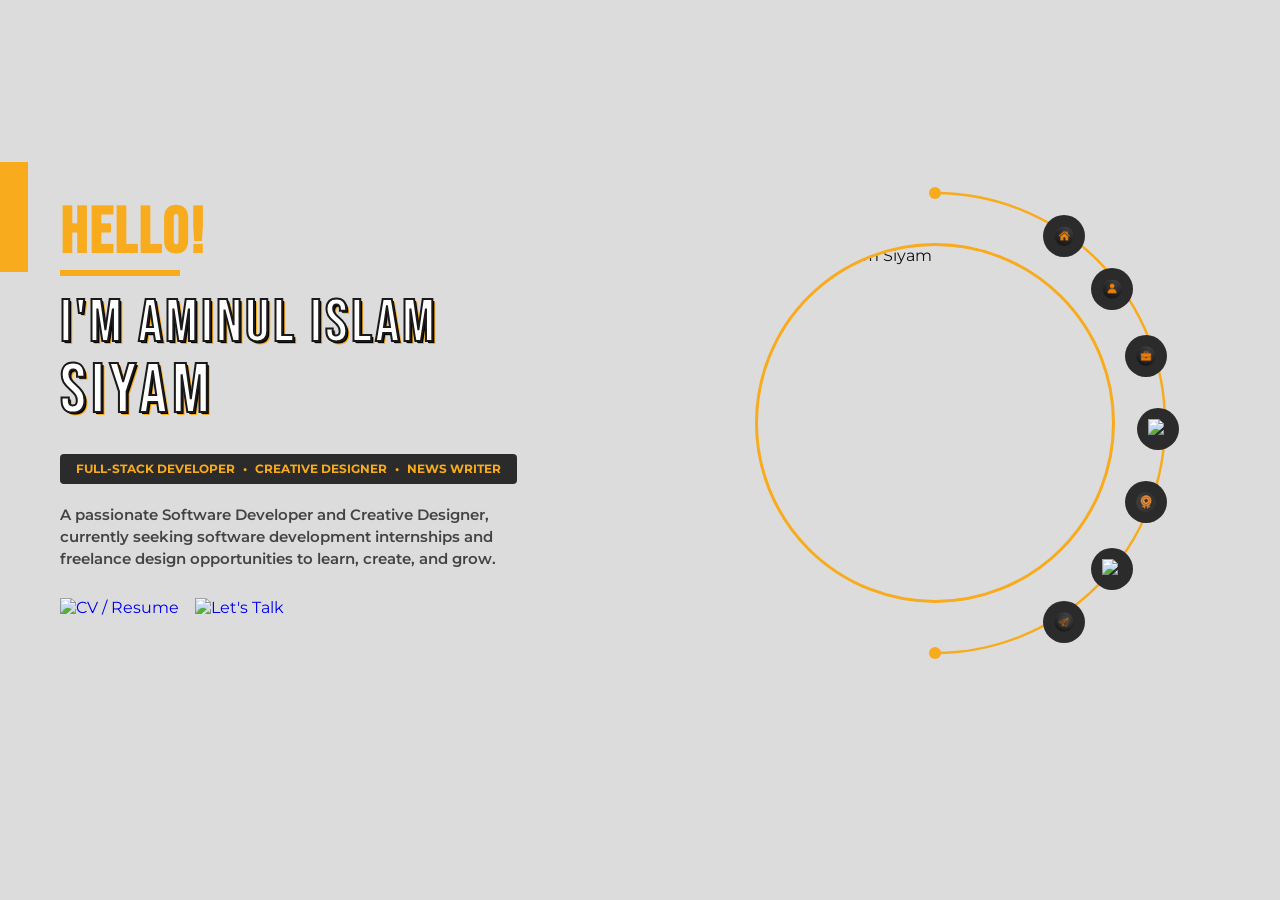
==== index.html @ 4b8973d8 "article correction" ====
<!DOCTYPE html>
<html lang="en">
<head>
  <meta charset="UTF-8" />
  <meta name="viewport" content="width=device-width, initial-scale=1.0" />
  <title>Aminul Islam Siyam - index</title>
  <link rel="preconnect" href="https://fonts.googleapis.com">
  <link rel="preconnect" href="https://fonts.gstatic.com" crossorigin>
  <link href="https://fonts.googleapis.com/css2?family=Bebas+Neue&family=Montserrat:wght@400;500;600;700&display=swap" rel="stylesheet">
  <link rel="stylesheet" href="style.css" />
</head>
<body>

  <div class="decor-bar-left"></div>

 

  <div class="main-wrapper">
    <section class="hero-section">
      <!-- Left Column -->
      <div class="left-content">
        <div class="hello-container">
          <h1 class="hello-text">HELLO!</h1>
          <div class="hello-underline"></div>
        </div>

        <div class="name-title">
          <div class="outline-text">I'M AMINUL ISLAM</div>
          <div class="outline-text highlight">SIYAM</div>
        </div>

        <div class="badge">
          <span>FULL-STACK DEVELOPER</span>
          <span class="dot">•</span>
          <span>CREATIVE DESIGNER</span>
          <span class="dot">•</span>
          <span>NEWS WRITER</span>
        </div>

        <p class="description">
          A passionate Software Developer and Creative Designer, currently seeking software development internships and freelance design opportunities to learn, create, and grow.
        </p>

        <!-- Image-Only Action Buttons -->
        <div class="cta-buttons">
          <a href="#" class="btn-cv-img">
            <img src="images/cv-button.png" alt="CV / Resume" class="btn-full-img">
          </a>
          <a href="contact.html" class="btn-talk-img">
            <img src="images/talk-button.png" alt="Let's Talk" class="btn-full-img">
          </a>
        </div>
      </div>

      <!-- Right Column: Profile & Curved Orbit Navigation -->
      <div class="right-content">
        <div class="profile-wrapper">
          <div class="profile-circle">
            <img src="images/image.png" alt="Aminul Islam Siyam" class="profile-img">
          </div>

          <svg class="curved-arc" viewBox="0 0 500 500" fill="none" xmlns="http://www.w3.org/2000/svg">
            <path d="M 250,20 A 230,230 0 0,1 250,480" stroke="#F8AB1D" stroke-width="2.5" fill="none" />
            <circle cx="250" cy="20" r="6" fill="#F8AB1D" />
            <circle cx="250" cy="480" r="6" fill="#F8AB1D" />
          </svg>

          <nav class="orbit-nav">
            <a href="index.html" class="nav-item pos-1" title="index"><img src="images/index.png" alt="index"></a>
            <a href="about.html" class="nav-item pos-2" title="About"><img src="images/about.png" alt="About"></a>
            <a href="experience.html" class="nav-item pos-3" title="Experience"><img src="images/experience.png" alt="Experience"></a>
            <a href="project.html" class="nav-item pos-4" title="Projects"><img src="images/portfolio.png" alt="Projects"></a>
            <a href="achivement.html" class="nav-item pos-5" title="Achievements"><img src="images/achivement.png" alt="Achievements"></a>
            <a href="article.html" class="nav-item pos-6" title="Articles"><img src="images/articles.png" alt="Articles"></a>
            <a href="contact.html" class="nav-item pos-7" title="Contact"><img src="images/contact.png" alt="Contact"></a>
          </nav>
        </div>
      </div>
    </section>

  </div>

  <script src="script.js"></script>
</body>
</html>
---- style.css ----
/* Global Reset & Base Variables */
* {
  margin: 0;
  padding: 0;
  box-sizing: border-box;
}

:root {
  --primary-orange: #F8AB1D;
  --bg-main: #dcdcdc;
  --dark-accent: #2B2B2B;
  --card-border: #1a1a1a;
  --text-primary: #111111;
  --text-muted: #444444;
  --font-heading: 'Bebas Neue', sans-serif;
  --font-body: 'Montserrat', sans-serif;
}

body {
  font-family: var(--font-body);
  background-color: var(--bg-main);
  color: var(--text-primary);
  display: flex;
  min-height: 100vh;
  overflow-x: hidden;
}

/* Decorative Edge Accent Bar */
.decor-bar-left {
  position: fixed;
  left: 0;
  top: 18%;
  width: 28px;
  height: 110px;
  background-color: var(--primary-orange);
  z-index: 10;
}

/* Sidebar Fixed Navigation */
.sidebar-nav {
  position: fixed;
  right: 0;
  top: 0;
  width: 65px;
  height: 100vh;
  background-color: var(--primary-orange);
  display: flex;
  align-items: center;
  justify-content: center;
  z-index: 999;
  box-shadow: -2px 0 10px rgba(0,0,0,0.1);
}

.nav-dots {
  display: flex;
  flex-direction: column;
  gap: 20px;
}

.dot-link {
  display: flex;
  align-items: center;
  justify-content: center;
  transition: transform 0.3s ease;
}

.nav-custom-icon {
  width: 22px;
  height: 22px;
  object-fit: contain;
}

.dot-link:hover, .dot-link.active-dot {
  transform: scale(1.4);
}

/* Main Layout Wrapper */
.main-wrapper {
  width: calc(100% - 65px);
  padding: 40px 60px;
}

.section-block {
  margin-bottom: 60px;
}

.section-header {
  font-family: var(--font-heading);
  font-size: 2.8rem;
  letter-spacing: 2px;
  margin-bottom: 30px;
  text-transform: uppercase;
}

/* HERO SECTION LAYOUT */
.hero-section {
  display: flex !important;
  flex-direction: row !important;
  justify-content: space-between !important;
  align-items: center !important;
  min-height: 85vh;
  width: 100%;
  gap: 30px;
}

.left-content {
  flex: 1;
  max-width: 550px;
}

.right-content {
  flex: 1;
  display: flex !important;
  justify-content: flex-end !important;
  align-items: center !important;
}

.hello-container { margin-bottom: 15px; }
.hello-text {
  font-family: var(--font-heading);
  font-size: 4rem;
  color: var(--primary-orange);
  letter-spacing: 2px;
  line-height: 1;
}

.hello-underline {
  width: 120px;
  height: 6px;
  background-color: var(--primary-orange);
  margin-top: 4px;
}

.name-title {
  font-family: var(--font-heading);
  font-size: 3.8rem;
  line-height: 1.05;
  letter-spacing: 3px;
  margin-bottom: 25px;
}

.outline-text {
  color: #ffffff;
  -webkit-text-stroke: 2px #1A1A1A;
  text-shadow: 2px 2px 0px #000, 3px 3px 0px var(--primary-orange);
}

.outline-text.highlight {
  font-size: 4.4rem;
  letter-spacing: 5px;
}

.badge {
  display: inline-flex;
  align-items: center;
  gap: 8px;
  background-color: var(--dark-accent);
  padding: 8px 16px;
  border-radius: 4px;
  color: var(--primary-orange);
  font-weight: 700;
  font-size: 0.72rem;
  margin-bottom: 20px;
}

.description {
  font-size: 0.92rem;
  line-height: 1.5;
  color: var(--text-muted);
  font-weight: 600;
  margin-bottom: 28px;
  max-width: 480px;
}

/* Image-Only Buttons */
.cta-buttons {
  display: flex;
  align-items: center;
  gap: 16px;
}

.btn-cv-img, .btn-talk-img {
  display: inline-block;
  padding: 0;
  border: none;
  background: transparent;
  text-decoration: none;
  transition: transform 0.3s ease, filter 0.3s ease;
}

.btn-full-img {
  height: 45px;
  width: auto;
  display: block;
  object-fit: contain;
}

.btn-cv-img:hover, .btn-talk-img:hover {
  transform: translateY(-3px) scale(1.03);
  filter: drop-shadow(0 4px 8px rgba(0, 0, 0, 0.15));
}

/* PROFILE & ORBIT NAVIGATION */
.profile-wrapper {
  position: relative;
  width: 440px;
  height: 440px;
  display: flex;
  align-items: center;
  justify-content: center;
}

.profile-circle {
  width: 360px;
  height: 360px;
  border-radius: 50%;
  border: 3px solid var(--primary-orange);
  overflow: hidden;
  z-index: 2;
}

.profile-img { width: 100%; height: 100%; object-fit: cover; }

.curved-arc {
  position: absolute;
  top: -30px; left: -30px;
  width: 500px; height: 500px;
  z-index: 3; pointer-events: none;
}

.orbit-nav {
  position: absolute;
  width: 100%; height: 100%;
  z-index: 4;
}

.nav-item {
  position: absolute;
  width: 42px; height: 42px;
  background-color: var(--dark-accent);
  border-radius: 50%;
  display: flex; align-items: center; justify-content: center;
  transition: transform 0.3s ease, box-shadow 0.3s ease;
}

.nav-item img { width: 20px; height: 20px; object-fit: contain; }
.nav-item:hover { transform: scale(1.2); box-shadow: 0 0 12px var(--primary-orange); }

.pos-1 { top: 12px;  right: 70px; }
.pos-2 { top: 65px;  right: 22px; }
.pos-3 { top: 132px; right: -12px; }
.pos-4 { top: 205px; right: -24px; }
.pos-5 { top: 278px; right: -12px; }
.pos-6 { top: 345px; right: 22px; }
.pos-7 { top: 398px; right: 70px; }

/* ABOUT & STATS */
.about-grid {
  display: grid;
  grid-template-columns: 1.2fr 1fr;
  gap: 35px;
}

.about-bio p { font-size: 0.9rem; line-height: 1.6; margin-bottom: 12px; color: var(--text-muted); }

.stats-grid {
  display: grid;
  grid-template-columns: 1fr 1fr;
  gap: 15px;
}

.stat-card {
  border: 2px solid var(--card-border);
  padding: 22px;
  text-align: center;
  background-color: rgba(255, 255, 255, 0.4);
  transition: transform 0.3s ease;
}

.stat-card:hover { transform: translateY(-5px); border-color: var(--primary-orange); }
.stat-card h3 { font-family: var(--font-heading); font-size: 3rem; color: #000; }
.stat-card p { font-size: 0.75rem; font-weight: 700; letter-spacing: 1px; }

/* EDUCATION CARDS */
.education-grid {
  display: grid;
  grid-template-columns: 1fr 1fr;
  gap: 25px;
}

.edu-card {
  border: 3px solid #1a1a1a;
  border-radius: 18px;
  padding: 25px;
  background-color: rgba(255, 255, 255, 0.4);
  display: flex; flex-direction: column; justify-content: space-between;
  transition: transform 0.3s ease;
}

.edu-card:hover { transform: translateY(-5px); }
.edu-year { font-family: var(--font-heading); font-size: 1.4rem; color: #1a1a1a; margin-bottom: 10px; }
.edu-degree { font-family: var(--font-heading); font-size: 1.8rem; line-height: 1.1; margin-bottom: 8px; }
.edu-institution { font-size: 0.88rem; color: #444; margin-bottom: 20px; }

.edu-table {
  display: grid;
  grid-template-columns: 1.2fr 0.8fr 1fr;
  border: 2px solid #1a1a1a;
  background-color: #e5e5e5;
  border-radius: 4px;
}

.edu-col { padding: 8px 10px; display: flex; flex-direction: column; }
.edu-col:not(:last-child) { border-right: 2px solid #1a1a1a; }
.edu-label { font-family: monospace; font-size: 0.75rem; font-weight: 700; }
.edu-val { font-family: monospace; font-size: 0.85rem; font-weight: 600; margin-top: 2px; }

/* SKILLS */
.skills-flex-grid {
  display: grid;
  grid-template-columns: repeat(6, 1fr);
  gap: 15px;
}

.skill-box {
  height: 65px;
  background-color: var(--dark-accent);
  display: flex; align-items: center; justify-content: center;
  border-radius: 4px;
  transition: transform 0.3s ease, background-color 0.3s ease;
}

.skill-box img { width: 32px; height: 32px; object-fit: contain; }
.skill-box:hover { background-color: var(--primary-orange); transform: translateY(-5px); }

/* EXPERIENCE TIMELINE */
.timeline-wrapper { display: flex; flex-direction: column; gap: 20px; }
.timeline-row { display: flex; align-items: flex-start; gap: 18px; }
.timeline-indicator { width: 18px; height: 18px; background-color: var(--primary-orange); border-radius: 50%; margin-top: 20px; flex-shrink: 0; }

.dark-box { background-color: var(--dark-accent); color: #fff; padding: 22px; width: 100%; border-radius: 4px; }
.dark-box-header { display: flex; justify-content: space-between; align-items: center; margin-bottom: 10px; }
.badge-tag { color: var(--primary-orange); font-size: 0.8rem; font-weight: 600; }

/* PROJECTS & ARTICLES */
.projects-grid, .articles-grid {
  display: grid;
  grid-template-columns: repeat(auto-fit, minmax(260px, 1fr));
  gap: 20px;
}

.project-card, .article-card {
  border: 2px solid var(--card-border);
  padding: 20px;
  background: rgba(255,255,255,0.5);
  transition: transform 0.3s ease;
}

.project-card:hover, .article-card:hover { transform: translateY(-5px); }

.project-banner, .article-thumb {
  height: 140px;
  background-color: #2b2b2b;
  display: flex; align-items: center; justify-content: center;
  margin-bottom: 12px;
  overflow: hidden;
}

.project-banner img, .article-thumb img { width: 100%; height: 100%; object-fit: cover; }

.read-link { display: inline-block; margin-top: 12px; font-size: 0.75rem; font-weight: 700; color: #000; text-decoration: underline; }
.articles-subtext { font-size: 0.8rem; color: var(--text-muted); margin-bottom: 22px; }

/* ACHIEVEMENTS */
.achievements-list { display: flex; flex-direction: column; gap: 18px; }
.achievement-item { display: flex; align-items: center; gap: 18px; }
.ach-icon { width: 32px; height: 32px; object-fit: contain; }

/* CONTACT */
.contact-grid { display: grid; grid-template-columns: 1fr 1fr; gap: 35px; }
.contact-details-list { list-style: none; margin-top: 15px; }
.contact-details-list li { margin-bottom: 10px; font-size: 0.9rem; }

.contact-form { display: flex; flex-direction: column; gap: 14px; }
.contact-form input, .contact-form textarea { padding: 12px; border: 1px solid #aaa; background: #fff; font-family: inherit; }

.site-footer { text-align: center; padding: 40px 0 10px; font-size: 0.8rem; color: var(--text-muted); }

/* RESPONSIVE */
@media (max-width: 850px) {
  .main-wrapper { width: 100%; padding: 25px; }
  .sidebar-nav, .decor-bar-left { display: none; }
  .hero-section { flex-direction: column !important; }
  .about-grid, .education-grid, .contact-grid { grid-template-columns: 1fr; }
  .skills-flex-grid { grid-template-columns: repeat(3, 1fr); }
  .profile-wrapper { transform: scale(0.8); }
}
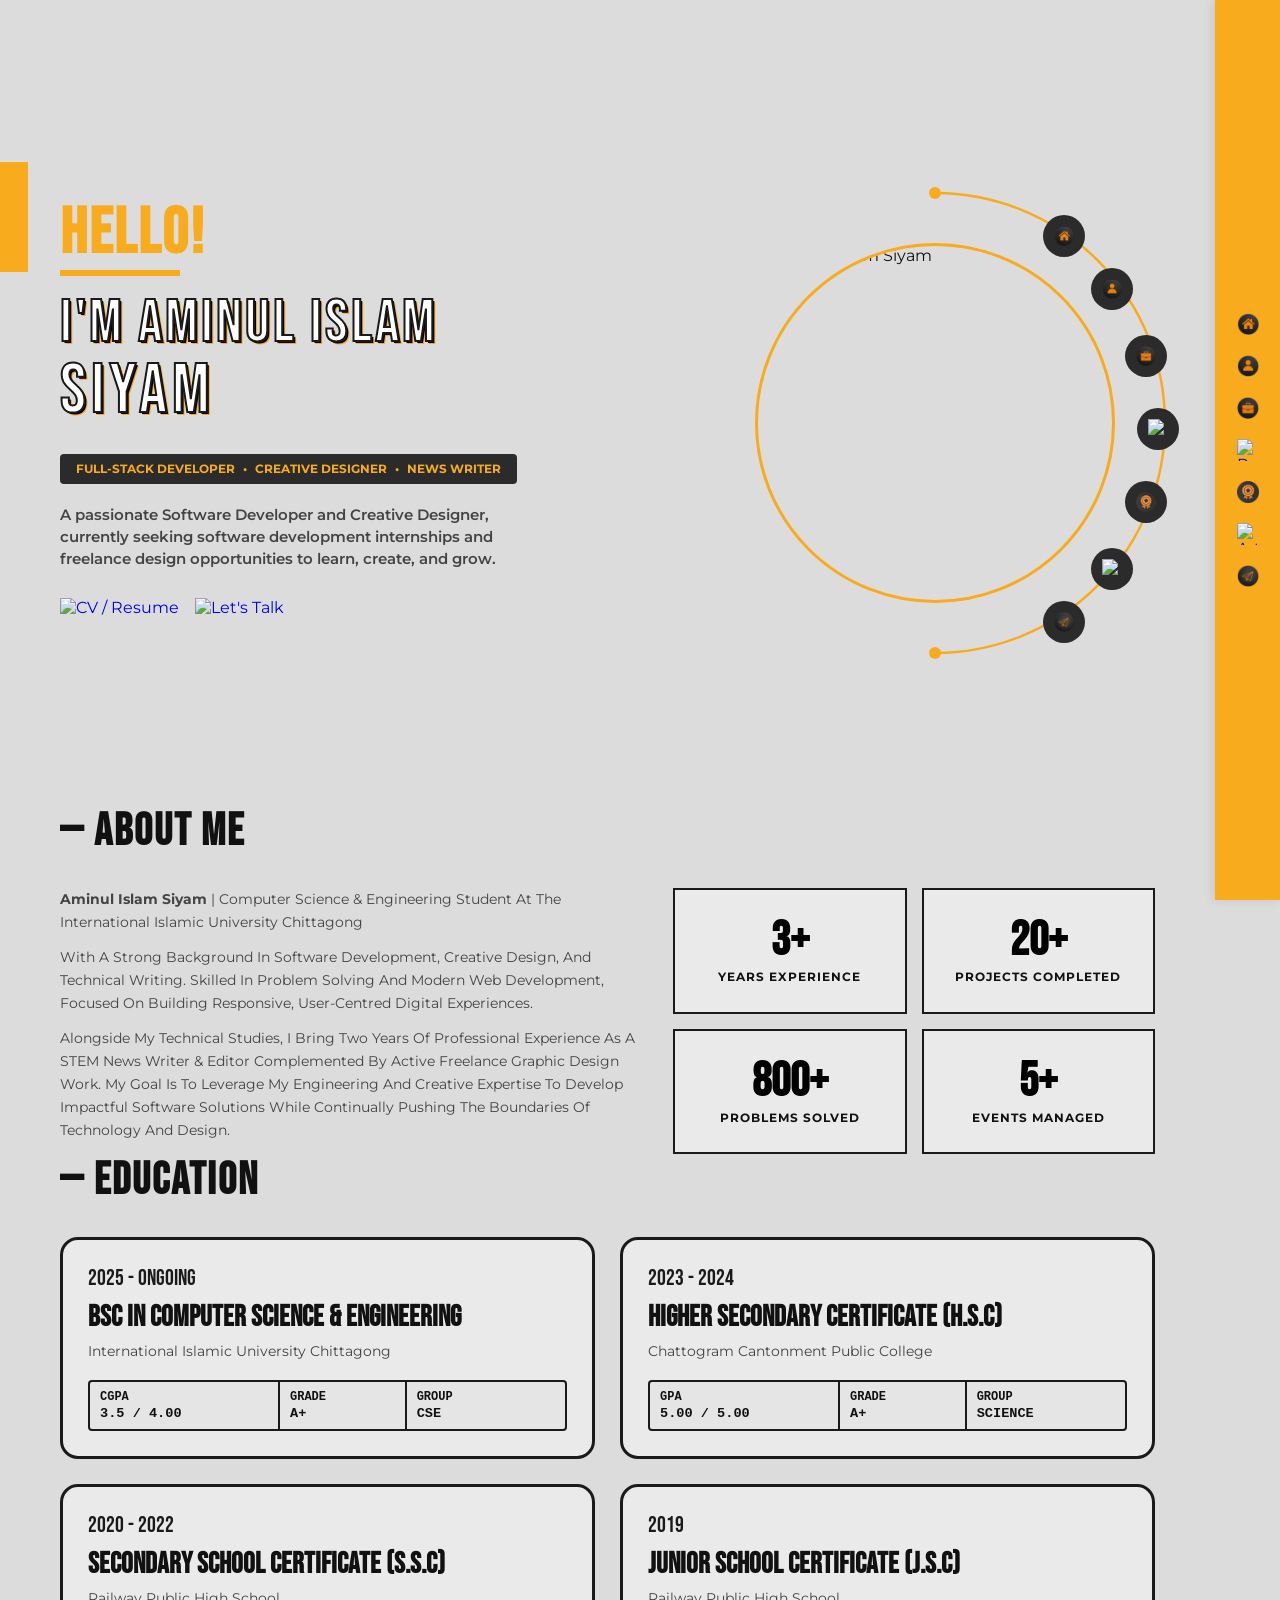
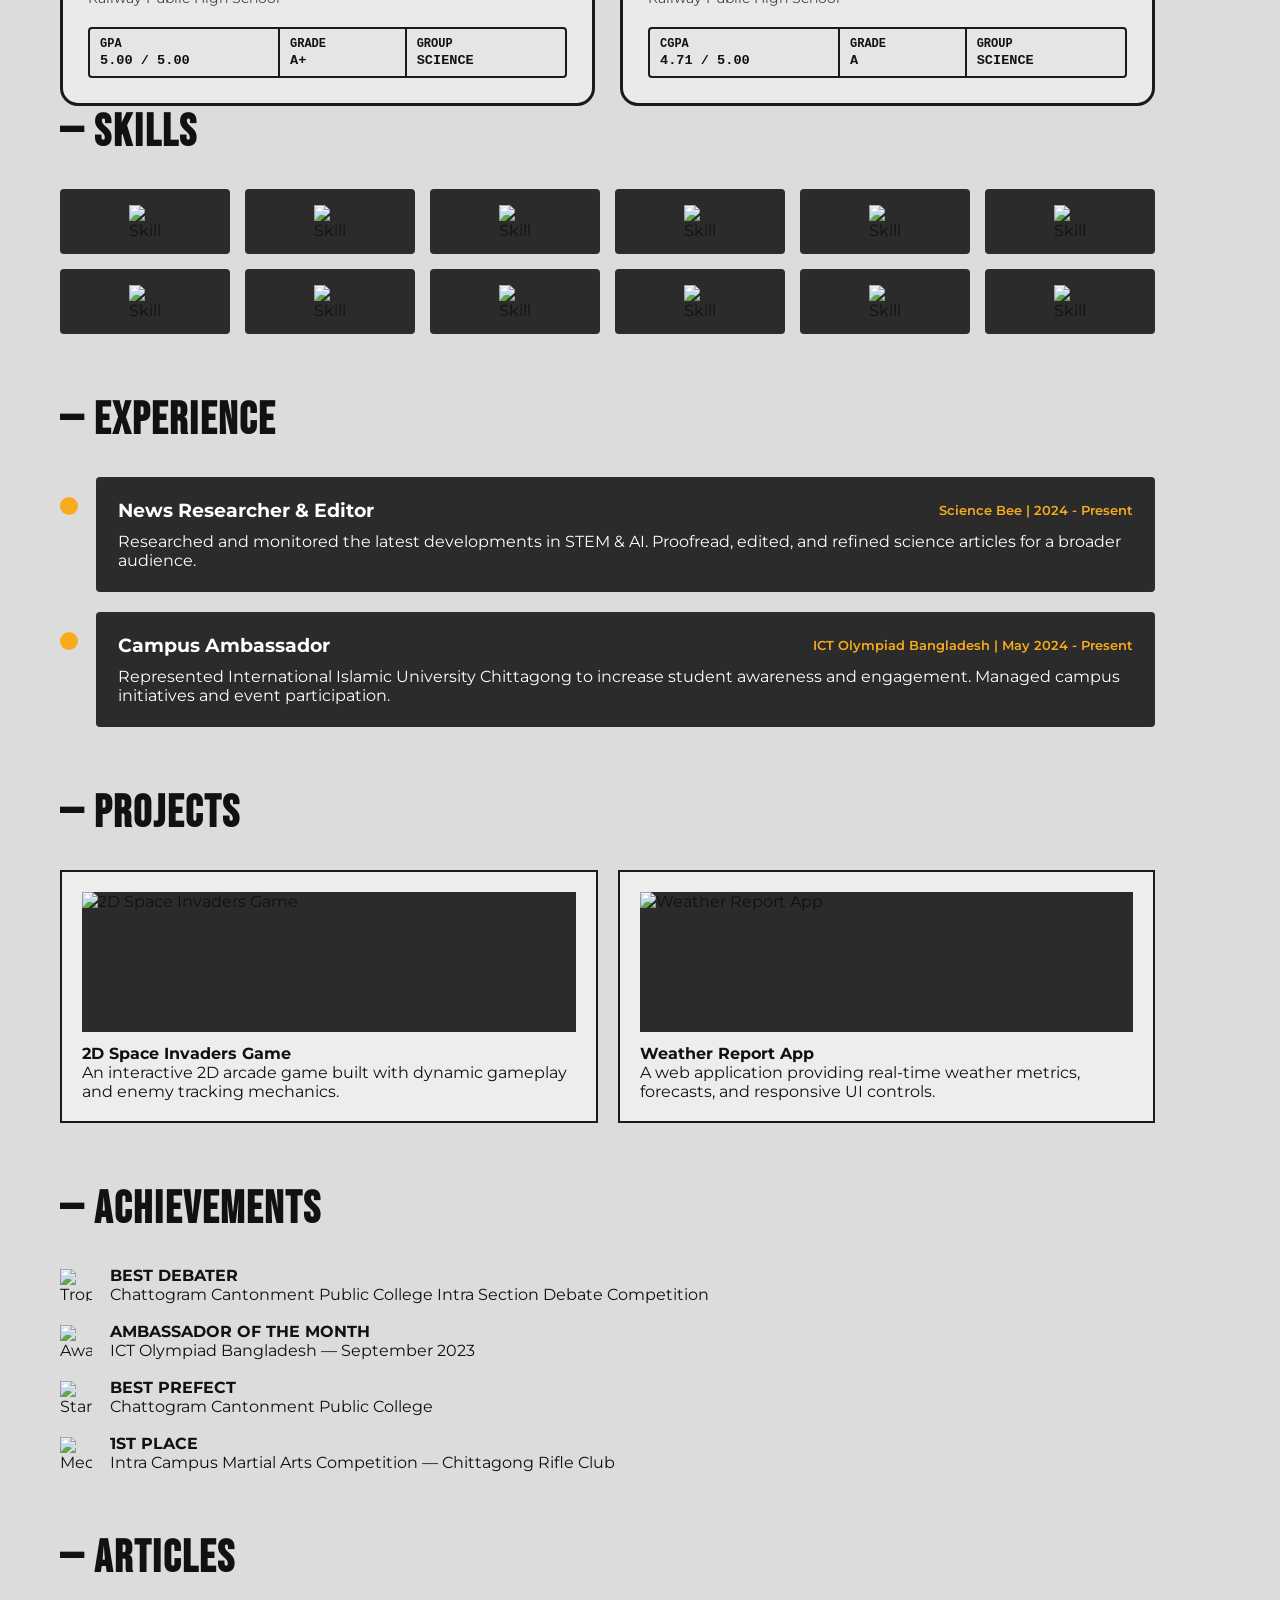
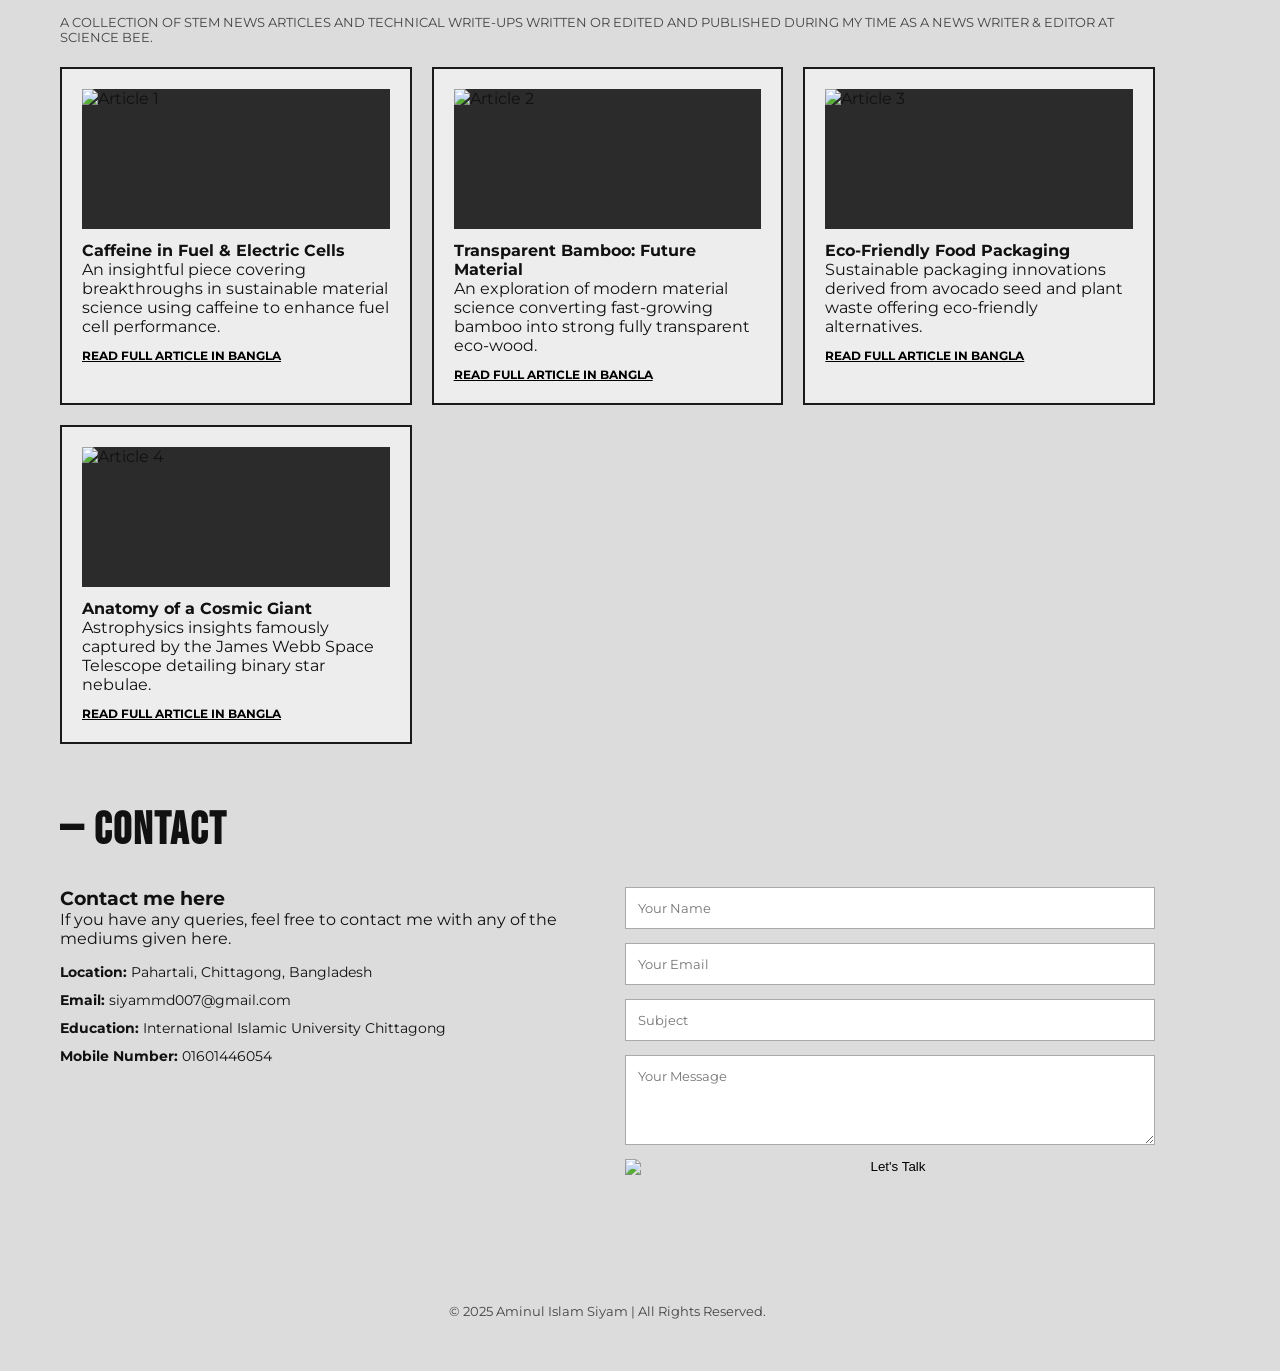
==== commit b282689d: "merged sections" ====
--- a/index.html
+++ b/index.html
@@ -1,85 +1,306 @@
 <!DOCTYPE html>
 <html lang="en">
+
 <head>
-  <meta charset="UTF-8" />
-  <meta name="viewport" content="width=device-width, initial-scale=1.0" />
-  <title>Aminul Islam Siyam - index</title>
+  <meta charset="UTF-8">
+  <meta name="viewport" content="width=device-width, initial-scale=1.0">
+  <title>Aminul Islam Siyam | Portfolio</title>
   <link rel="preconnect" href="https://fonts.googleapis.com">
   <link rel="preconnect" href="https://fonts.gstatic.com" crossorigin>
-  <link href="https://fonts.googleapis.com/css2?family=Bebas+Neue&family=Montserrat:wght@400;500;600;700&display=swap" rel="stylesheet">
-  <link rel="stylesheet" href="style.css" />
+  <link href="https://fonts.googleapis.com/css2?family=Bebas+Neue&family=Montserrat:wght@400;500;600;700&display=swap"
+    rel="stylesheet">
+  <link rel="stylesheet" href="style.css">
 </head>
+
 <body>
-
   <div class="decor-bar-left"></div>
 
- 
-
-  <div class="main-wrapper">
-    <section class="hero-section">
-      <!-- Left Column -->
+  <aside class="sidebar-nav">
+    <div class="nav-dots">
+      <a href="#home" class="dot-link" title="Home"><img src="images/index.png" alt="Home" class="nav-custom-icon"></a>
+      <a href="#about" class="dot-link" title="About"><img src="images/about.png" alt="About"
+          class="nav-custom-icon"></a>
+      <a href="#experience" class="dot-link" title="Experience"><img src="images/experience.png" alt="Experience"
+          class="nav-custom-icon"></a>
+      <a href="#projects" class="dot-link" title="Projects"><img src="images/portfolio.png" alt="Projects"
+          class="nav-custom-icon"></a>
+      <a href="#achievements" class="dot-link" title="Achievements"><img src="images/achivement.png" alt="Achievements"
+          class="nav-custom-icon"></a>
+      <a href="#articles" class="dot-link" title="Articles"><img src="images/articles.png" alt="Articles"
+          class="nav-custom-icon"></a>
+      <a href="#contact" class="dot-link" title="Contact"><img src="images/contact.png" alt="Contact"
+          class="nav-custom-icon"></a>
+    </div>
+  </aside>
+
+  <main class="main-wrapper">
+    <!-- HOME SECTION -->
+    <section id="home" class="hero-section">
       <div class="left-content">
         <div class="hello-container">
           <h1 class="hello-text">HELLO!</h1>
           <div class="hello-underline"></div>
         </div>
-
         <div class="name-title">
           <div class="outline-text">I'M AMINUL ISLAM</div>
           <div class="outline-text highlight">SIYAM</div>
         </div>
-
-        <div class="badge">
-          <span>FULL-STACK DEVELOPER</span>
-          <span class="dot">•</span>
-          <span>CREATIVE DESIGNER</span>
-          <span class="dot">•</span>
-          <span>NEWS WRITER</span>
-        </div>
-
-        <p class="description">
-          A passionate Software Developer and Creative Designer, currently seeking software development internships and freelance design opportunities to learn, create, and grow.
-        </p>
-
-        <!-- Image-Only Action Buttons -->
+        <div class="badge"><span>FULL-STACK DEVELOPER</span><span class="dot">&bull;</span><span>CREATIVE
+            DESIGNER</span><span class="dot">&bull;</span><span>NEWS WRITER</span></div>
+        <p class="description">A passionate Software Developer and Creative Designer, currently seeking software
+          development internships and freelance design opportunities to learn, create, and grow.</p>
         <div class="cta-buttons">
-          <a href="#" class="btn-cv-img">
-            <img src="images/cv-button.png" alt="CV / Resume" class="btn-full-img">
-          </a>
-          <a href="contact.html" class="btn-talk-img">
-            <img src="images/talk-button.png" alt="Let's Talk" class="btn-full-img">
-          </a>
-        </div>
-      </div>
-
-      <!-- Right Column: Profile & Curved Orbit Navigation -->
+          <a href="#" class="btn-cv-img"><img src="images/cv-button.png" alt="CV / Resume" class="btn-full-img"></a>
+          <a href="#contact" class="btn-talk-img"><img src="images/talk-button.png" alt="Let's Talk"
+              class="btn-full-img"></a>
+        </div>
+      </div>
       <div class="right-content">
         <div class="profile-wrapper">
-          <div class="profile-circle">
-            <img src="images/image.png" alt="Aminul Islam Siyam" class="profile-img">
-          </div>
-
+          <div class="profile-circle"><img src="images/image.png" alt="Aminul Islam Siyam" class="profile-img"></div>
           <svg class="curved-arc" viewBox="0 0 500 500" fill="none" xmlns="http://www.w3.org/2000/svg">
-            <path d="M 250,20 A 230,230 0 0,1 250,480" stroke="#F8AB1D" stroke-width="2.5" fill="none" />
+            <path d="M 250,20 A 230,230 0 0,1 250,480" stroke="#F8AB1D" stroke-width="2.5" />
             <circle cx="250" cy="20" r="6" fill="#F8AB1D" />
             <circle cx="250" cy="480" r="6" fill="#F8AB1D" />
           </svg>
-
           <nav class="orbit-nav">
-            <a href="index.html" class="nav-item pos-1" title="index"><img src="images/index.png" alt="index"></a>
-            <a href="about.html" class="nav-item pos-2" title="About"><img src="images/about.png" alt="About"></a>
-            <a href="experience.html" class="nav-item pos-3" title="Experience"><img src="images/experience.png" alt="Experience"></a>
-            <a href="project.html" class="nav-item pos-4" title="Projects"><img src="images/portfolio.png" alt="Projects"></a>
-            <a href="achivement.html" class="nav-item pos-5" title="Achievements"><img src="images/achivement.png" alt="Achievements"></a>
-            <a href="article.html" class="nav-item pos-6" title="Articles"><img src="images/articles.png" alt="Articles"></a>
-            <a href="contact.html" class="nav-item pos-7" title="Contact"><img src="images/contact.png" alt="Contact"></a>
+            <a href="#home" class="nav-item pos-1" title="Home"><img src="images/index.png" alt="Home"></a><a
+              href="#about" class="nav-item pos-2" title="About"><img src="images/about.png" alt="About"></a><a
+              href="#experience" class="nav-item pos-3" title="Experience"><img src="images/experience.png"
+                alt="Experience"></a><a href="#projects" class="nav-item pos-4" title="Projects"><img
+                src="images/portfolio.png" alt="Projects"></a><a href="#achievements" class="nav-item pos-5"
+              title="Achievements"><img src="images/achivement.png" alt="Achievements"></a><a href="#articles"
+              class="nav-item pos-6" title="Articles"><img src="images/articles.png" alt="Articles"></a><a
+              href="#contact" class="nav-item pos-7" title="Contact"><img src="images/contact.png" alt="Contact"></a>
           </nav>
         </div>
       </div>
     </section>
 
-  </div>
-
+    <!-- ABOUT SECTION -->
+    <section id="about" class="section-block">
+      <h2 class="section-header"><span>&mdash;</span> ABOUT ME</h2>
+      <div class="about-grid">
+        <div class="about-bio">
+          <p class="lead-text"><strong>Aminul Islam Siyam</strong> | Computer Science &amp; Engineering Student At The
+            International Islamic University Chittagong</p>
+          <p>With A Strong Background In Software Development, Creative Design, And Technical Writing. Skilled In
+            Problem Solving And Modern Web Development, Focused On Building Responsive, User-Centred Digital
+            Experiences.</p>
+          <p>Alongside My Technical Studies, I Bring Two Years Of Professional Experience As A STEM News Writer &amp;
+            Editor Complemented By Active Freelance Graphic Design Work. My Goal Is To Leverage My Engineering And
+            Creative Expertise To Develop Impactful Software Solutions While Continually Pushing The Boundaries Of
+            Technology And Design.</p>
+        </div>
+        <div class="stats-grid">
+          <div class="stat-card">
+            <h3 class="counter" data-target="3">0+</h3>
+            <p>YEARS EXPERIENCE</p>
+          </div>
+          <div class="stat-card">
+            <h3 class="counter" data-target="20">0+</h3>
+            <p>PROJECTS COMPLETED</p>
+          </div>
+          <div class="stat-card">
+            <h3 class="counter" data-target="800">0+</h3>
+            <p>PROBLEMS SOLVED</p>
+          </div>
+          <div class="stat-card">
+            <h3 class="counter" data-target="5">0+</h3>
+            <p>EVENTS MANAGED</p>
+          </div>
+        </div>
+      </div>
+      <h2 class="section-header"><span>&mdash;</span> EDUCATION</h2>
+      <div class="education-grid">
+        <div class="edu-card"><span class="edu-year">2025 - ONGOING</span>
+          <h3 class="edu-degree">BSc In Computer Science &amp; Engineering</h3>
+          <p class="edu-institution">International Islamic University Chittagong</p>
+          <div class="edu-table">
+            <div class="edu-col"><span class="edu-label">CGPA</span><span class="edu-val">3.5 / 4.00</span></div>
+            <div class="edu-col"><span class="edu-label">GRADE</span><span class="edu-val">A+</span></div>
+            <div class="edu-col"><span class="edu-label">GROUP</span><span class="edu-val">CSE</span></div>
+          </div>
+        </div>
+        <div class="edu-card"><span class="edu-year">2023 - 2024</span>
+          <h3 class="edu-degree">Higher Secondary Certificate (H.S.C)</h3>
+          <p class="edu-institution">Chattogram Cantonment Public College</p>
+          <div class="edu-table">
+            <div class="edu-col"><span class="edu-label">GPA</span><span class="edu-val">5.00 / 5.00</span></div>
+            <div class="edu-col"><span class="edu-label">GRADE</span><span class="edu-val">A+</span></div>
+            <div class="edu-col"><span class="edu-label">GROUP</span><span class="edu-val">SCIENCE</span></div>
+          </div>
+        </div>
+        <div class="edu-card"><span class="edu-year">2020 - 2022</span>
+          <h3 class="edu-degree">Secondary School Certificate (S.S.C)</h3>
+          <p class="edu-institution">Railway Public High School</p>
+          <div class="edu-table">
+            <div class="edu-col"><span class="edu-label">GPA</span><span class="edu-val">5.00 / 5.00</span></div>
+            <div class="edu-col"><span class="edu-label">GRADE</span><span class="edu-val">A+</span></div>
+            <div class="edu-col"><span class="edu-label">GROUP</span><span class="edu-val">SCIENCE</span></div>
+          </div>
+        </div>
+        <div class="edu-card"><span class="edu-year">2019</span>
+          <h3 class="edu-degree">Junior School Certificate (J.S.C)</h3>
+          <p class="edu-institution">Railway Public High School</p>
+          <div class="edu-table">
+            <div class="edu-col"><span class="edu-label">CGPA</span><span class="edu-val">4.71 / 5.00</span></div>
+            <div class="edu-col"><span class="edu-label">GRADE</span><span class="edu-val">A</span></div>
+            <div class="edu-col"><span class="edu-label">GROUP</span><span class="edu-val">SCIENCE</span></div>
+          </div>
+        </div>
+      </div>
+      <h2 class="section-header"><span>&mdash;</span> SKILLS</h2>
+      <div class="skills-flex-grid">
+        <div class="skill-box"><img src="images/skill1.png" alt="Skill 1"></div>
+        <div class="skill-box"><img src="images/skill2.png" alt="Skill 2"></div>
+        <div class="skill-box"><img src="images/skill3.png" alt="Skill 3"></div>
+        <div class="skill-box"><img src="images/skill4.png" alt="Skill 4"></div>
+        <div class="skill-box"><img src="images/skill5.png" alt="Skill 5"></div>
+        <div class="skill-box"><img src="images/skill6.png" alt="Skill 6"></div>
+        <div class="skill-box"><img src="images/skill7.png" alt="Skill 7"></div>
+        <div class="skill-box"><img src="images/skill8.png" alt="Skill 8"></div>
+        <div class="skill-box"><img src="images/skill9.png" alt="Skill 9"></div>
+        <div class="skill-box"><img src="images/skill10.png" alt="Skill 10"></div>
+        <div class="skill-box"><img src="images/skill11.png" alt="Skill 11"></div>
+        <div class="skill-box"><img src="images/skill12.png" alt="Skill 12"></div>
+      </div>
+    </section>
+
+    <!-- EXPERIENCE SECTION -->
+    <section id="experience" class="section-block">
+      <h2 class="section-header"><span>&mdash;</span> EXPERIENCE</h2>
+      <div class="timeline-wrapper">
+        <div class="timeline-row">
+          <div class="timeline-indicator"></div>
+          <div class="dark-box">
+            <div class="dark-box-header">
+              <h3>News Researcher &amp; Editor</h3><span class="badge-tag">Science Bee | 2024 - Present</span>
+            </div>
+            <p>Researched and monitored the latest developments in STEM &amp; AI. Proofread, edited, and refined science
+              articles for a broader audience.</p>
+          </div>
+        </div>
+        <div class="timeline-row">
+          <div class="timeline-indicator"></div>
+          <div class="dark-box">
+            <div class="dark-box-header">
+              <h3>Campus Ambassador</h3><span class="badge-tag">ICT Olympiad Bangladesh | May 2024 - Present</span>
+            </div>
+            <p>Represented International Islamic University Chittagong to increase student awareness and engagement.
+              Managed campus initiatives and event participation.</p>
+          </div>
+        </div>
+      </div>
+    </section>
+
+    <!-- PROJECT SECTION -->
+    <section id="projects" class="section-block">
+      <h2 class="section-header"><span>&mdash;</span> PROJECTS</h2>
+      <div class="projects-grid">
+        <div class="project-card">
+          <div class="project-banner"><img src="images/project1.png" alt="2D Space Invaders Game"></div>
+          <h4>2D Space Invaders Game</h4>
+          <p>An interactive 2D arcade game built with dynamic gameplay and enemy tracking mechanics.</p>
+        </div>
+        <div class="project-card">
+          <div class="project-banner"><img src="images/project2.png" alt="Weather Report App"></div>
+          <h4>Weather Report App</h4>
+          <p>A web application providing real-time weather metrics, forecasts, and responsive UI controls.</p>
+        </div>
+      </div>
+    </section>
+
+    <!-- ACHIEVEMENT SECTION -->
+    <section id="achievements" class="section-block">
+      <h2 class="section-header"><span>&mdash;</span> ACHIEVEMENTS</h2>
+      <div class="achievements-list">
+        <div class="achievement-item"><img src="images/trophy.png" alt="Trophy" class="ach-icon">
+          <div>
+            <h4>BEST DEBATER</h4>
+            <p>Chattogram Cantonment Public College Intra Section Debate Competition</p>
+          </div>
+        </div>
+        <div class="achievement-item"><img src="images/award.png" alt="Award" class="ach-icon">
+          <div>
+            <h4>AMBASSADOR OF THE MONTH</h4>
+            <p>ICT Olympiad Bangladesh &mdash; September 2023</p>
+          </div>
+        </div>
+        <div class="achievement-item"><img src="images/star.png" alt="Star" class="ach-icon">
+          <div>
+            <h4>BEST PREFECT</h4>
+            <p>Chattogram Cantonment Public College</p>
+          </div>
+        </div>
+        <div class="achievement-item"><img src="images/medal.png" alt="Medal" class="ach-icon">
+          <div>
+            <h4>1ST PLACE</h4>
+            <p>Intra Campus Martial Arts Competition &mdash; Chittagong Rifle Club</p>
+          </div>
+        </div>
+      </div>
+    </section>
+
+    <!-- ARTICLE SECTION -->
+    <section id="articles" class="section-block">
+      <h2 class="section-header"><span>&mdash;</span> ARTICLES</h2>
+      <p class="articles-subtext">A COLLECTION OF STEM NEWS ARTICLES AND TECHNICAL WRITE-UPS WRITTEN OR EDITED AND
+        PUBLISHED DURING MY TIME AS A NEWS WRITER &amp; EDITOR AT SCIENCE BEE.</p>
+      <div class="articles-grid">
+        <div class="article-card">
+          <div class="article-thumb"><img src="images/article1.png" alt="Article 1"></div>
+          <h4>Caffeine in Fuel &amp; Electric Cells</h4>
+          <p>An insightful piece covering breakthroughs in sustainable material science using caffeine to enhance fuel
+            cell performance.</p><a href="#" class="read-link">READ FULL ARTICLE IN BANGLA</a>
+        </div>
+        <div class="article-card">
+          <div class="article-thumb"><img src="images/article2.png" alt="Article 2"></div>
+          <h4>Transparent Bamboo: Future Material</h4>
+          <p>An exploration of modern material science converting fast-growing bamboo into strong fully transparent
+            eco-wood.</p><a href="#" class="read-link">READ FULL ARTICLE IN BANGLA</a>
+        </div>
+        <div class="article-card">
+          <div class="article-thumb"><img src="images/article3.png" alt="Article 3"></div>
+          <h4>Eco-Friendly Food Packaging</h4>
+          <p>Sustainable packaging innovations derived from avocado seed and plant waste offering eco-friendly
+            alternatives.</p><a href="#" class="read-link">READ FULL ARTICLE IN BANGLA</a>
+        </div>
+        <div class="article-card">
+          <div class="article-thumb"><img src="images/article4.png" alt="Article 4"></div>
+          <h4>Anatomy of a Cosmic Giant</h4>
+          <p>Astrophysics insights famously captured by the James Webb Space Telescope detailing binary star nebulae.
+          </p><a href="#" class="read-link">READ FULL ARTICLE IN BANGLA</a>
+        </div>
+      </div>
+    </section>
+
+    <!-- CONTACT SECTION -->
+    <section id="contact" class="section-block">
+      <h2 class="section-header"><span>&mdash;</span> CONTACT</h2>
+      <div class="contact-grid">
+        <div class="contact-info">
+          <h3>Contact me here</h3>
+          <p>If you have any queries, feel free to contact me with any of the mediums given here.</p>
+          <ul class="contact-details-list">
+            <li><strong>Location:</strong> Pahartali, Chittagong, Bangladesh</li>
+            <li><strong>Email:</strong> siyammd007@gmail.com</li>
+            <li><strong>Education:</strong> International Islamic University Chittagong</li>
+            <li><strong>Mobile Number:</strong> 01601446054</li>
+          </ul>
+        </div>
+        <form class="contact-form" id="contactForm"><input type="text" placeholder="Your Name" required><input
+            type="email" placeholder="Your Email" required><input type="text" placeholder="Subject" required><textarea
+            rows="4" placeholder="Your Message" required></textarea><button type="submit" class="btn-talk-img"
+            style="border:none; cursor:pointer;"><img src="images/talk-button.png" alt="Let's Talk"
+              class="btn-full-img"></button></form>
+      </div>
+    </section>
+    <footer class="site-footer">
+      <p>&copy; 2025 Aminul Islam Siyam | All Rights Reserved.</p>
+    </footer>
+  </main>
   <script src="script.js"></script>
 </body>
+
 </html>
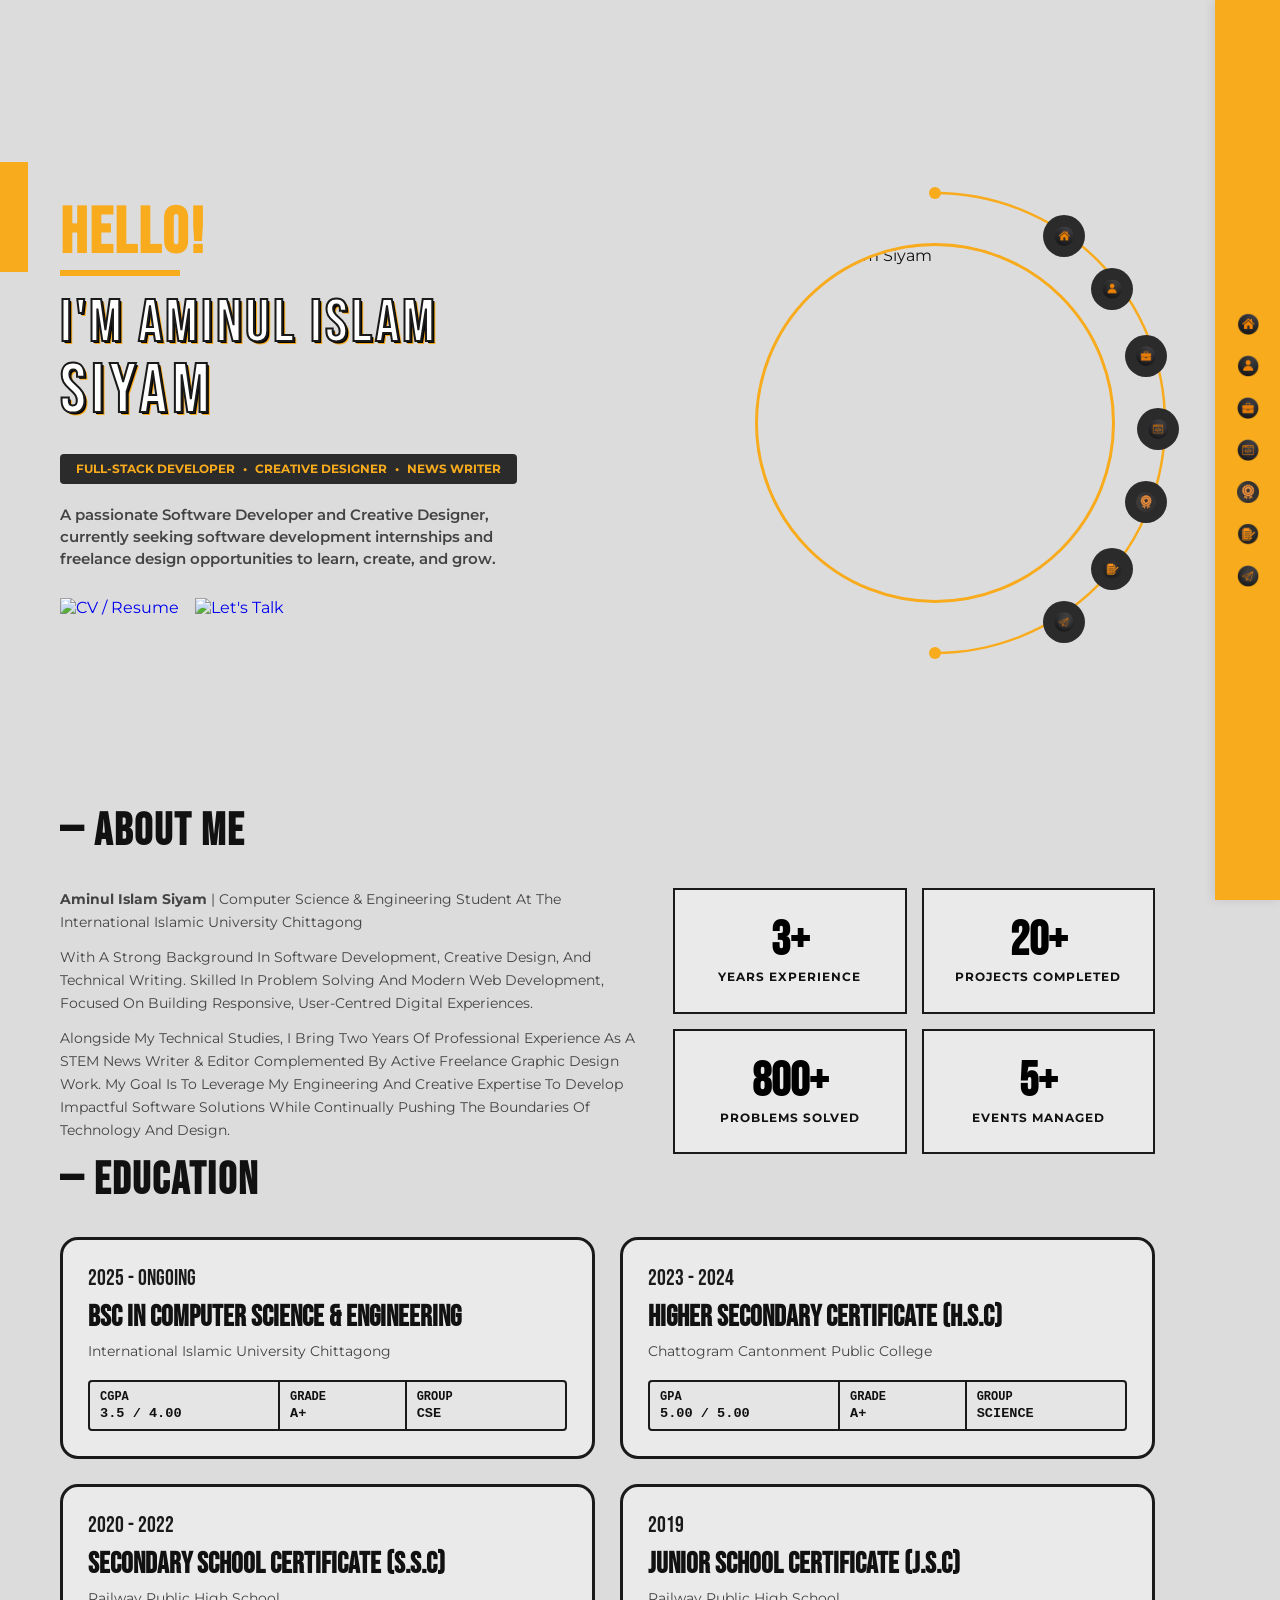
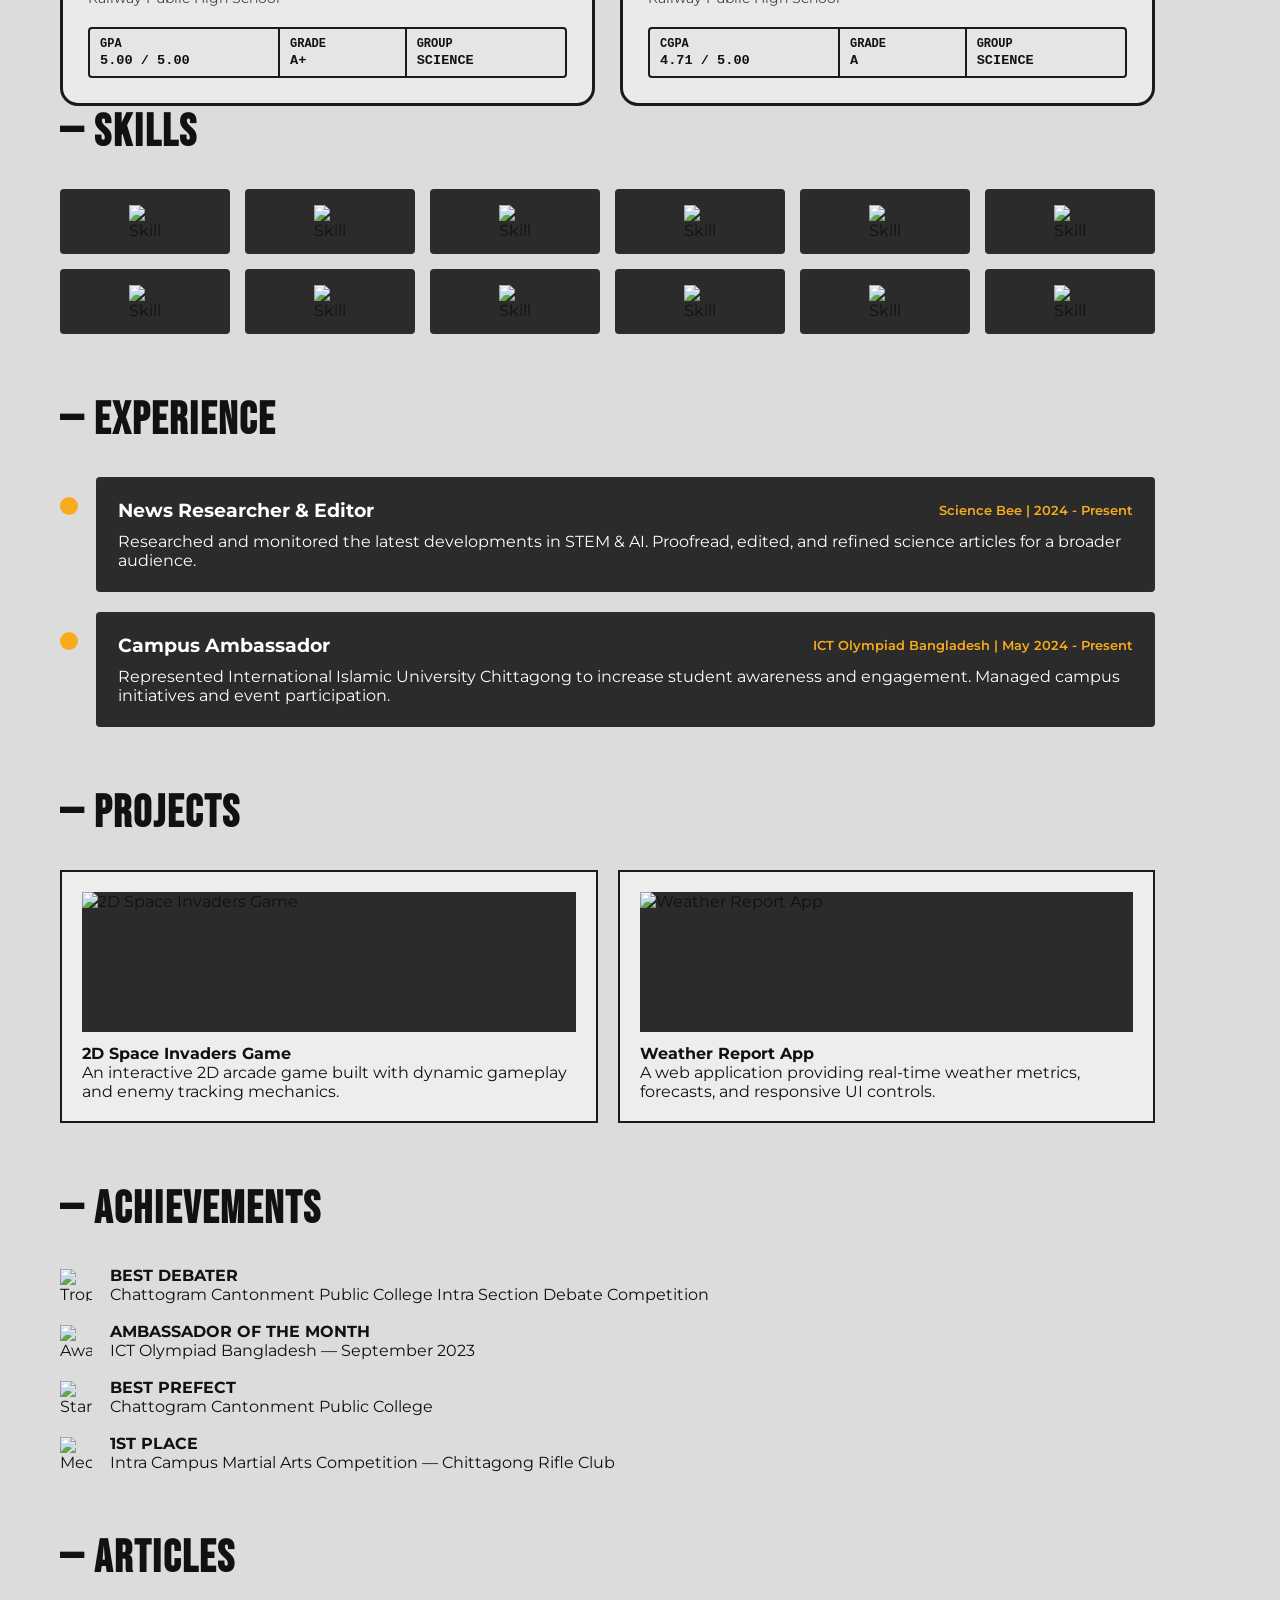
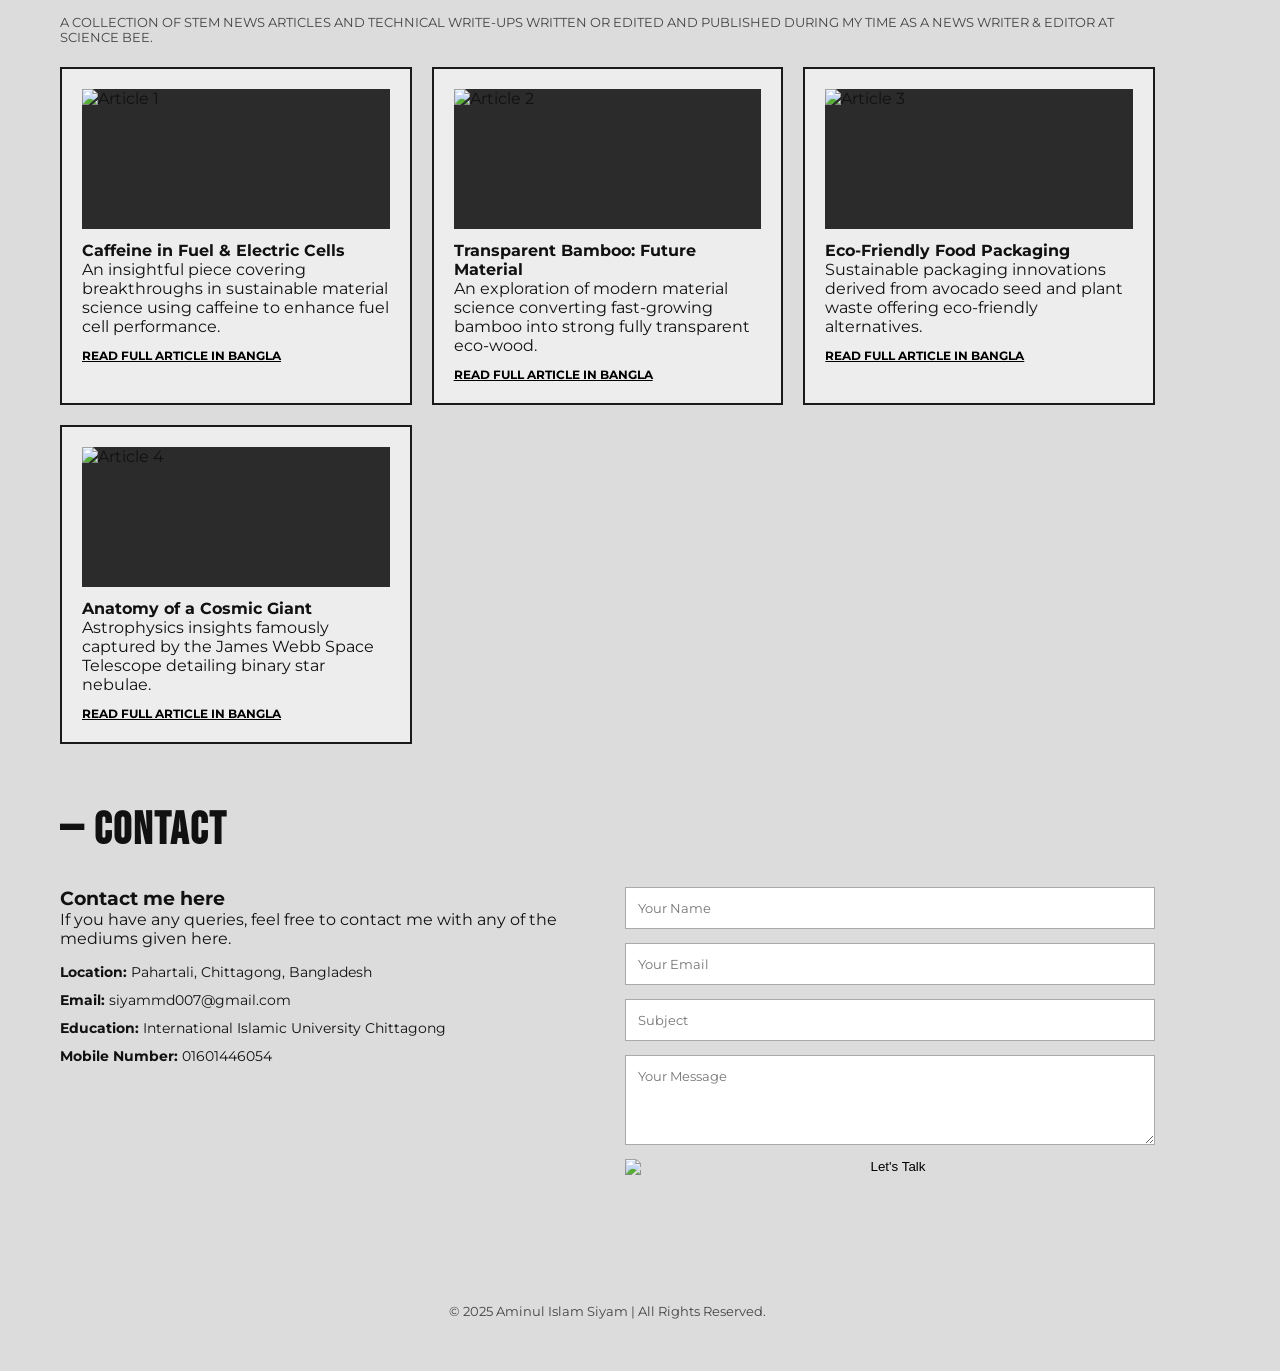
==== commit 6789d7f4: "navigation image correction" ====
--- a/index.html
+++ b/index.html
@@ -22,11 +22,11 @@
           class="nav-custom-icon"></a>
       <a href="#experience" class="dot-link" title="Experience"><img src="images/experience.png" alt="Experience"
           class="nav-custom-icon"></a>
-      <a href="#projects" class="dot-link" title="Projects"><img src="images/portfolio.png" alt="Projects"
+      <a href="#projects" class="dot-link" title="Projects"><img src="images/project.png" alt="Projects"
           class="nav-custom-icon"></a>
       <a href="#achievements" class="dot-link" title="Achievements"><img src="images/achivement.png" alt="Achievements"
           class="nav-custom-icon"></a>
-      <a href="#articles" class="dot-link" title="Articles"><img src="images/articles.png" alt="Articles"
+      <a href="#articles" class="dot-link" title="Articles"><img src="images/article.png" alt="Articles"
           class="nav-custom-icon"></a>
       <a href="#contact" class="dot-link" title="Contact"><img src="images/contact.png" alt="Contact"
           class="nav-custom-icon"></a>
@@ -68,9 +68,9 @@
               href="#about" class="nav-item pos-2" title="About"><img src="images/about.png" alt="About"></a><a
               href="#experience" class="nav-item pos-3" title="Experience"><img src="images/experience.png"
                 alt="Experience"></a><a href="#projects" class="nav-item pos-4" title="Projects"><img
-                src="images/portfolio.png" alt="Projects"></a><a href="#achievements" class="nav-item pos-5"
+                src="images/project.png" alt="Projects"></a><a href="#achievements" class="nav-item pos-5"
               title="Achievements"><img src="images/achivement.png" alt="Achievements"></a><a href="#articles"
-              class="nav-item pos-6" title="Articles"><img src="images/articles.png" alt="Articles"></a><a
+              class="nav-item pos-6" title="Articles"><img src="images/article.png" alt="Articles"></a><a
               href="#contact" class="nav-item pos-7" title="Contact"><img src="images/contact.png" alt="Contact"></a>
           </nav>
         </div>
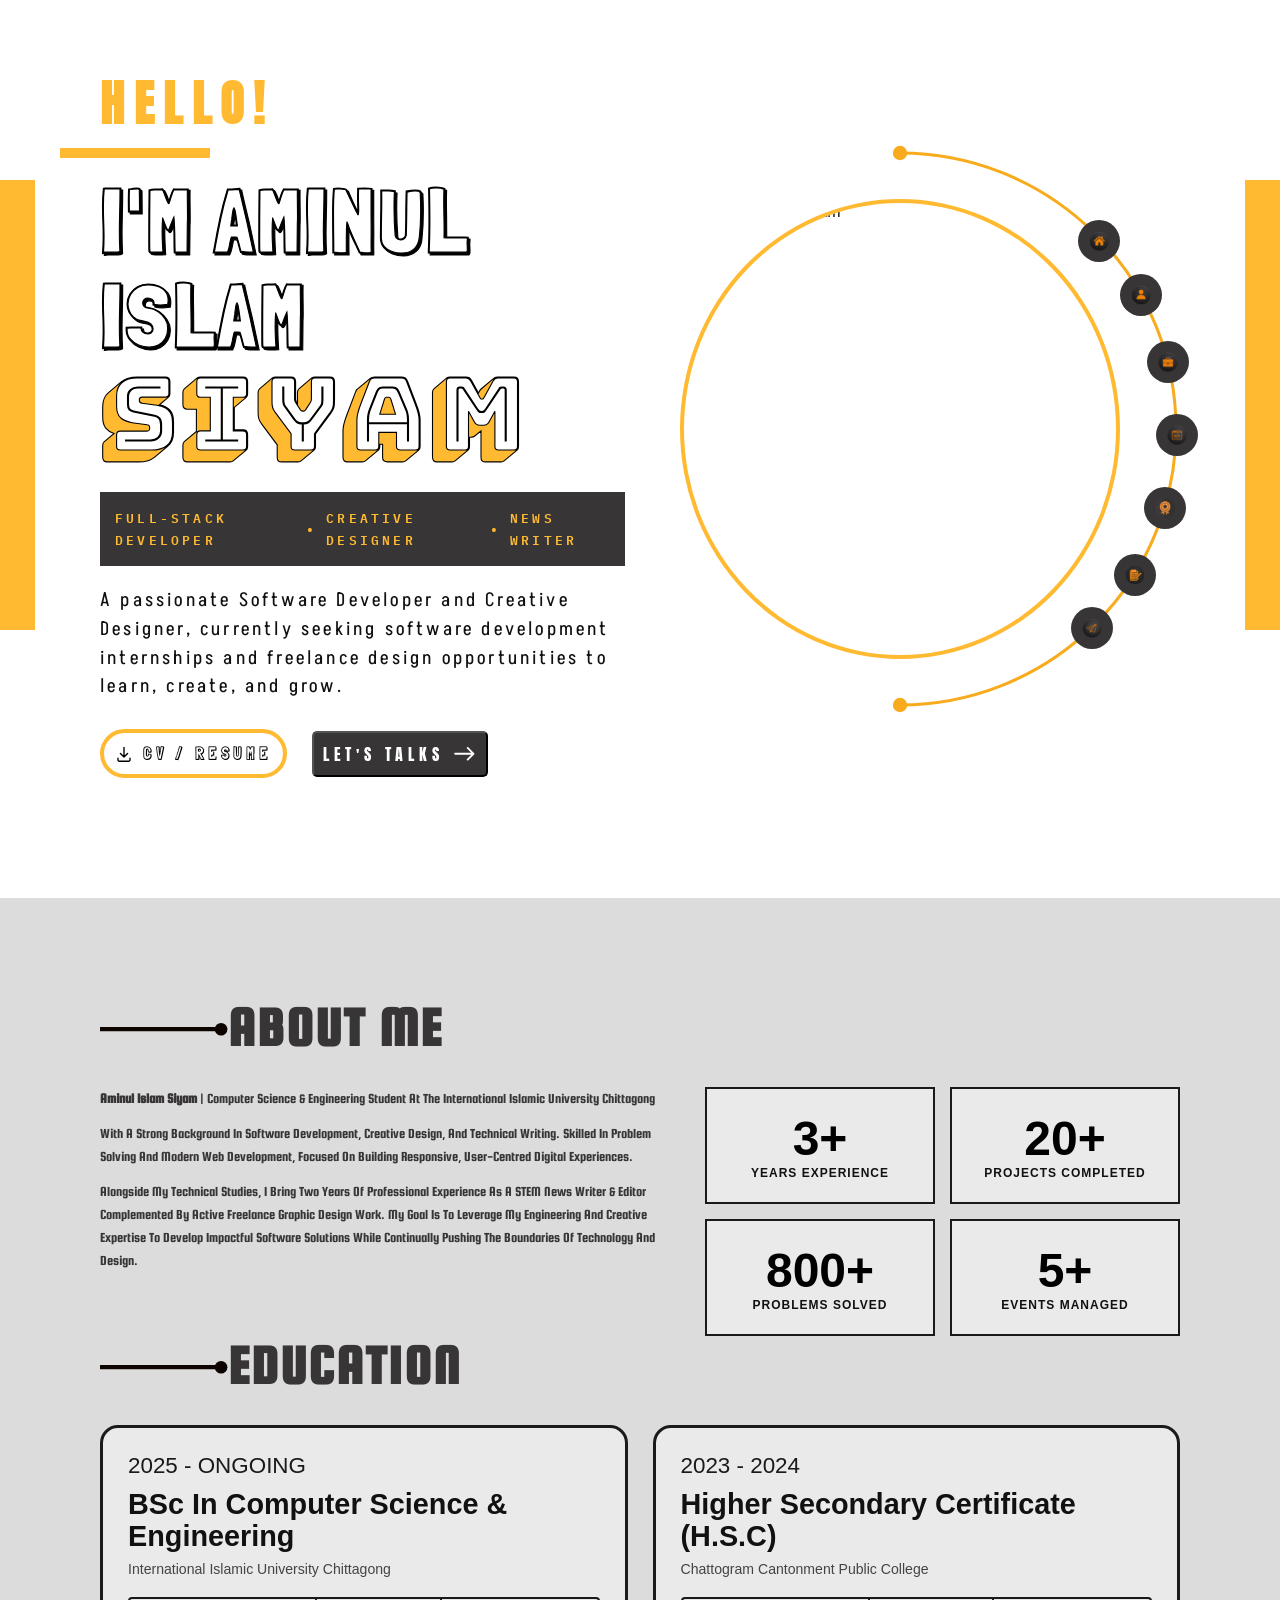
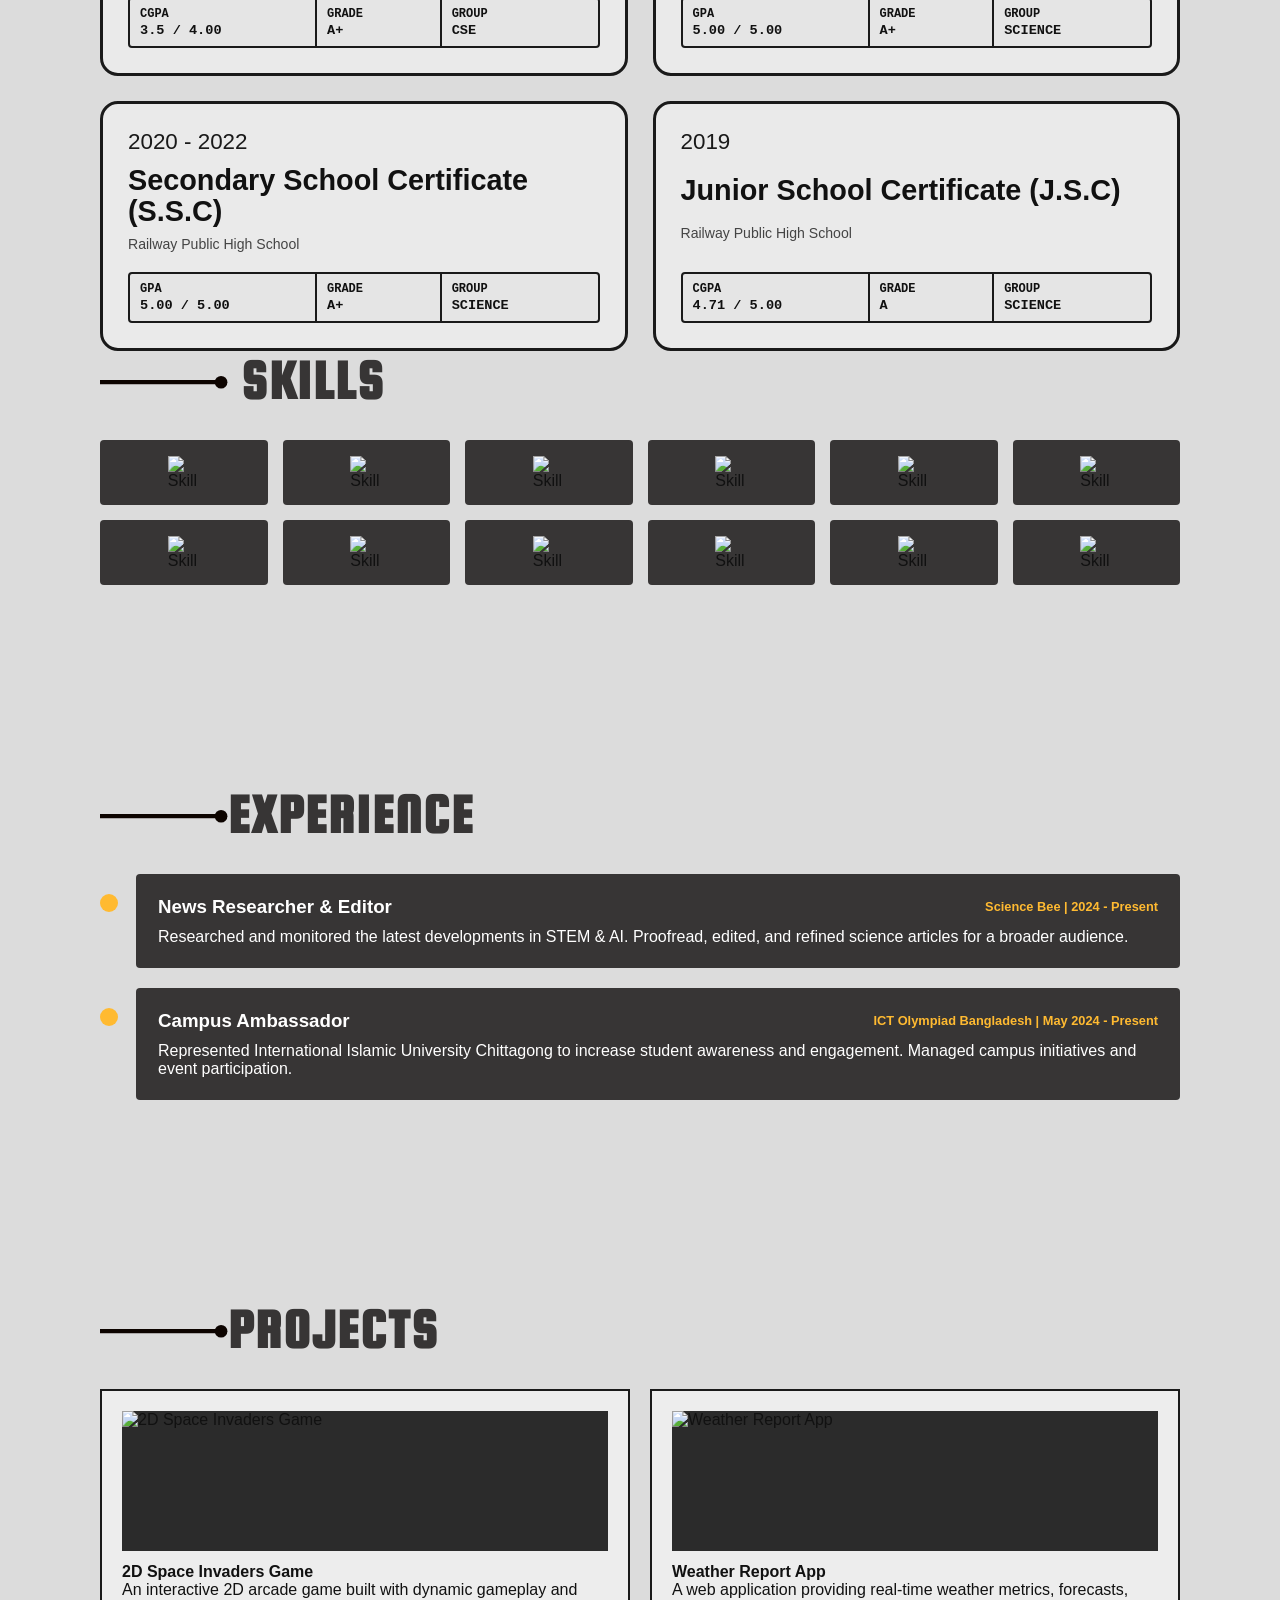
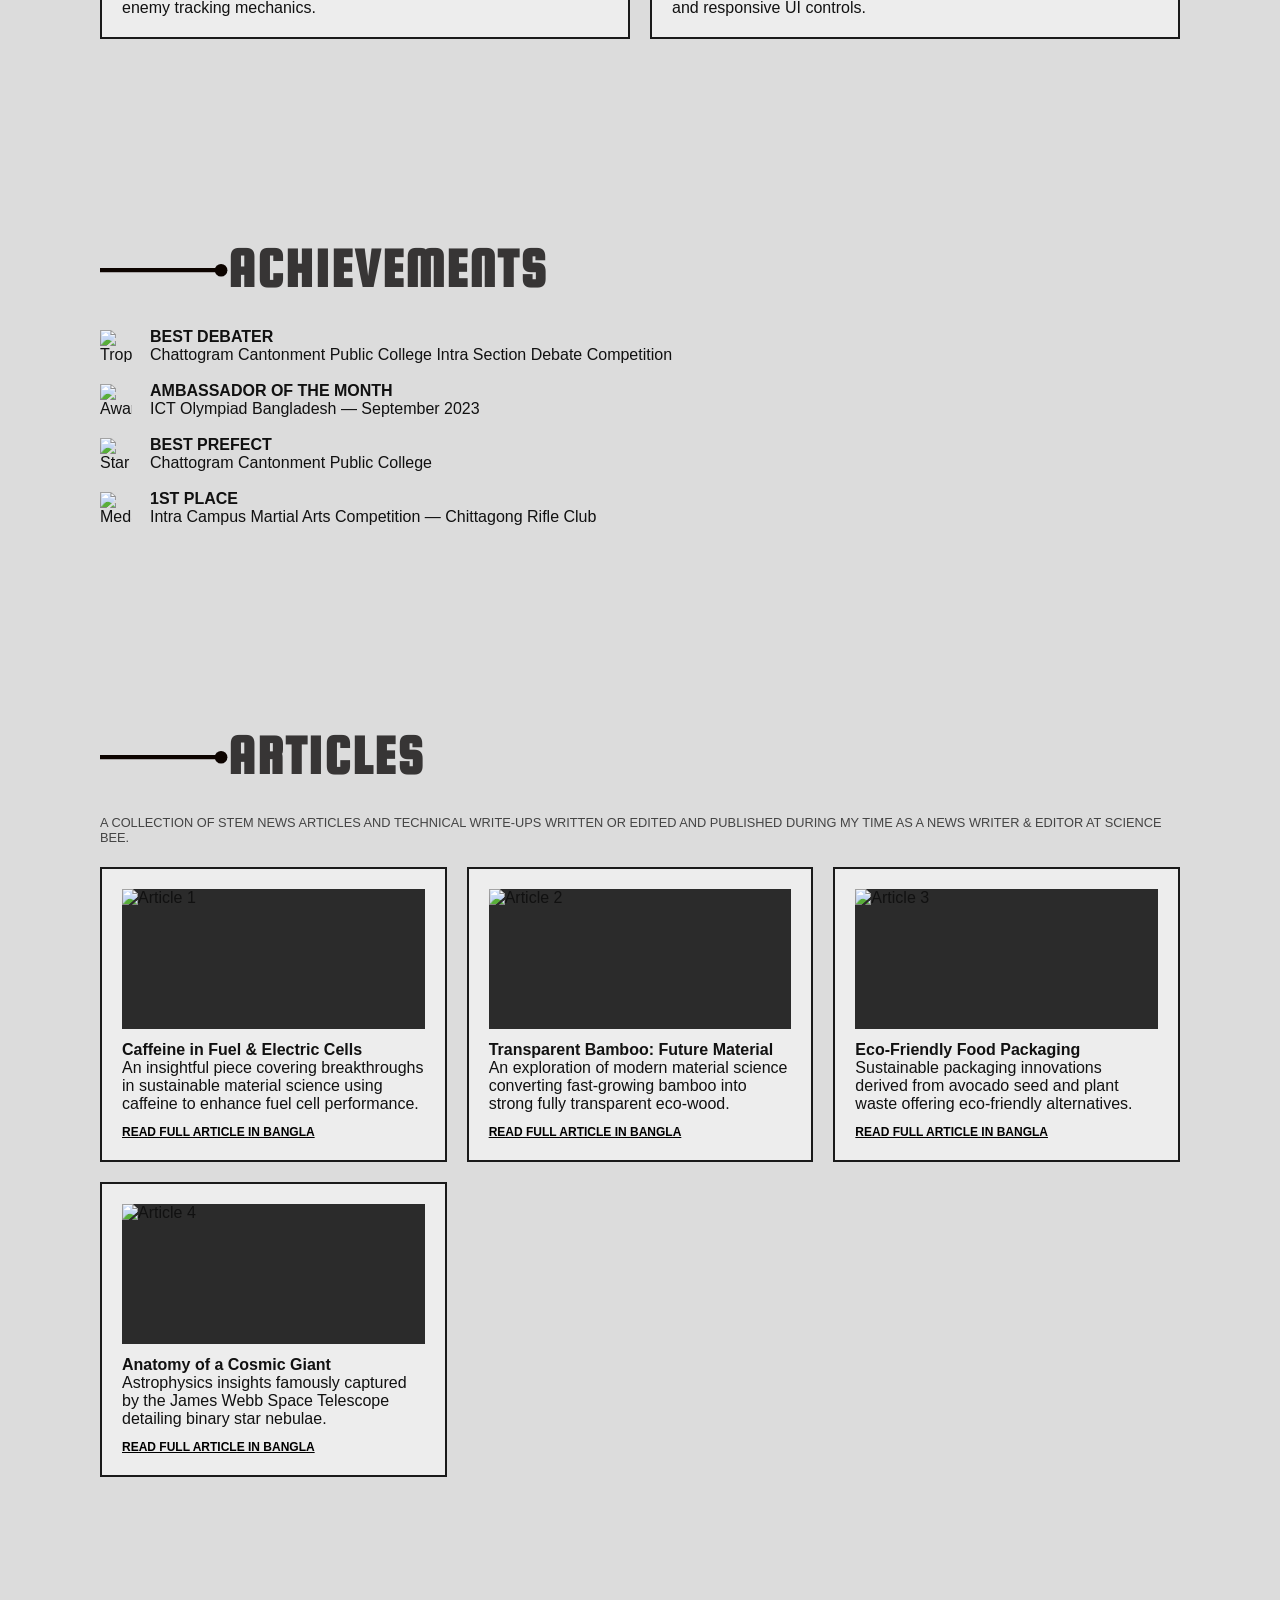
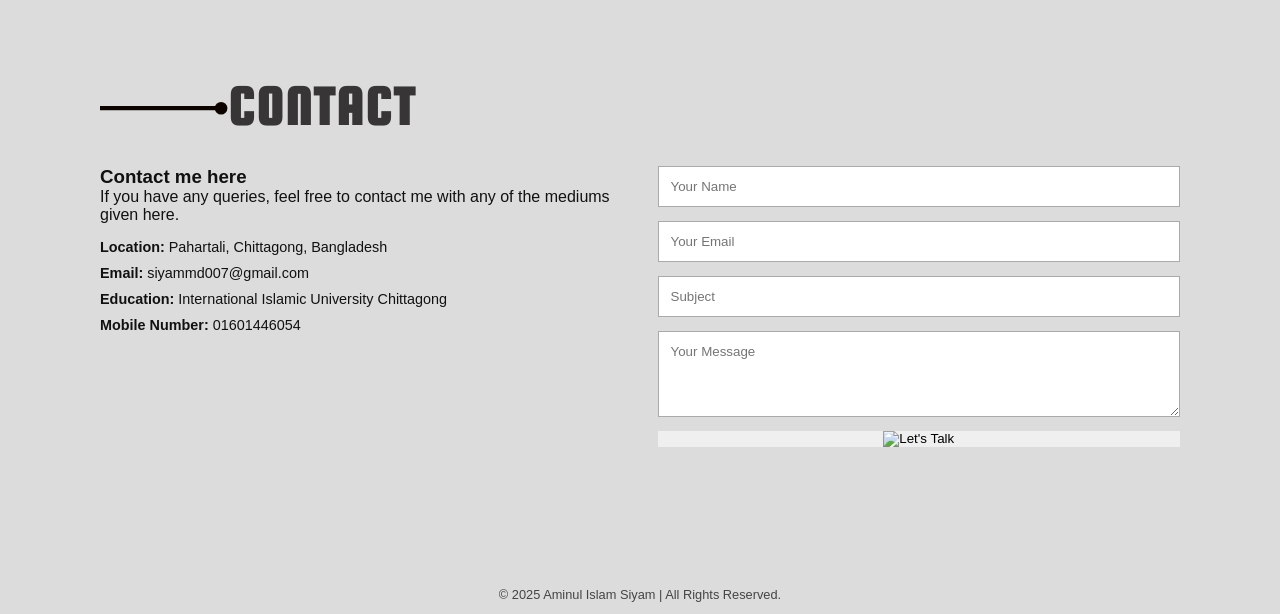
==== commit 821c56d5: "homepage correction" ====
--- a/index.html
+++ b/index.html
@@ -7,19 +7,18 @@
   <title>Aminul Islam Siyam | Portfolio</title>
   <link rel="preconnect" href="https://fonts.googleapis.com">
   <link rel="preconnect" href="https://fonts.gstatic.com" crossorigin>
-  <link href="https://fonts.googleapis.com/css2?family=Bebas+Neue&family=Montserrat:wght@400;500;600;700&display=swap"
-    rel="stylesheet">
+  <link href="https://fonts.googleapis.com/css2?family=Akshar:wght@300..700&family=Anton&family=Anton+SC&family=Anta&family=Antic+Slab&family=Bungee+Shade&family=Cantarell:wght@400;700&family=Graduate&family=IBM+Plex+Mono:wght@100;200;300;400;500;600;700&family=Inter:wght@100..900&family=Londrina+Shadow&family=Squada+One&display=swap" rel="stylesheet">
   <link rel="stylesheet" href="style.css">
 </head>
 
 <body>
   <div class="decor-bar-left"></div>
-
-  <aside class="sidebar-nav">
+  <div class="decor-bar-right"></div>
+
+  <!-- <aside class="sidebar-nav">
     <div class="nav-dots">
       <a href="#home" class="dot-link" title="Home"><img src="images/index.png" alt="Home" class="nav-custom-icon"></a>
-      <a href="#about" class="dot-link" title="About"><img src="images/about.png" alt="About"
-          class="nav-custom-icon"></a>
+      <a href="#about" class="dot-link" title="About"><img src="images/about.png" alt="About" class="nav-custom-icon"></a>
       <a href="#experience" class="dot-link" title="Experience"><img src="images/experience.png" alt="Experience"
           class="nav-custom-icon"></a>
       <a href="#projects" class="dot-link" title="Projects"><img src="images/project.png" alt="Projects"
@@ -31,7 +30,9 @@
       <a href="#contact" class="dot-link" title="Contact"><img src="images/contact.png" alt="Contact"
           class="nav-custom-icon"></a>
     </div>
-  </aside>
+  </aside> -->
+
+  
 
   <main class="main-wrapper">
     <!-- HOME SECTION -->
@@ -50,9 +51,19 @@
         <p class="description">A passionate Software Developer and Creative Designer, currently seeking software
           development internships and freelance design opportunities to learn, create, and grow.</p>
         <div class="cta-buttons">
-          <a href="#" class="btn-cv-img"><img src="images/cv-button.png" alt="CV / Resume" class="btn-full-img"></a>
-          <a href="#contact" class="btn-talk-img"><img src="images/talk-button.png" alt="Let's Talk"
-              class="btn-full-img"></a>
+          <button class="cta-cv-btn"><svg width="20" height="20" viewBox="0 0 20 20" fill="none" xmlns="http://www.w3.org/2000/svg">
+            <path d="M10 2.66669V12.6667M6 9.33335L10 13.3334L14 9.33335" stroke="black" stroke-width="1.5" stroke-linecap="round" stroke-linejoin="round"/>
+            <path d="M3.33333 14.6667V16.6667C3.33333 17.0203 3.47381 17.3594 3.72386 17.6095C3.97391 17.8595 4.31304 18 4.66667 18H15.3333C15.687 18 16.0261 17.8595 16.2761 17.6095C16.5262 17.3594 16.6667 17.0203 16.6667 16.6667V14.6667" stroke="black" stroke-width="1.5" stroke-linecap="round" stroke-linejoin="round"/>
+             </svg>CV / RESUME
+          </button>
+
+          <button class="cta-talk-btn">
+            <a href="#contact" class="btn-talk-img">LET'S TALKS
+              <svg width="28" height="19" viewBox="0 0 28 19" fill="none" xmlns="http://www.w3.org/2000/svg">
+                <path d="M1.25 7.95496C0.559644 7.95496 0 8.5146 0 9.20496C0 9.89531 0.559644 10.455 1.25 10.455V9.20496V7.95496ZM27.1339 10.0888C27.622 9.60068 27.622 8.80923 27.1339 8.32107L19.1789 0.366121C18.6908 -0.122034 17.8993 -0.122034 17.4112 0.366121C16.923 0.854277 16.923 1.64573 17.4112 2.13389L24.4822 9.20496L17.4112 16.276C16.923 16.7642 16.923 17.5556 17.4112 18.0438C17.8993 18.5319 18.6908 18.5319 19.1789 18.0438L27.1339 10.0888ZM1.25 9.20496V10.455L26.25 10.455V9.20496V7.95496L1.25 7.95496V9.20496Z" fill="white"/>
+              </svg>
+            </a>  
+          </button>
         </div>
       </div>
       <div class="right-content">
@@ -77,9 +88,12 @@
       </div>
     </section>
 
-    <!-- ABOUT SECTION -->
+    <!-- ABOUT SECTION --> 
     <section id="about" class="section-block">
-      <h2 class="section-header"><span>&mdash;</span> ABOUT ME</h2>
+      <h2 class="section-header"><svg width="128" height="13" viewBox="0 0 128 13" fill="none" xmlns="http://www.w3.org/2000/svg">
+        <rect x="126.983" y="4.00024" width="4.23276" height="126.983" transform="rotate(90 126.983 4.00024)" fill="#0D0400"/>
+        <circle cx="121.088" cy="6.29719" r="6.29719" transform="rotate(90 121.088 6.29719)" fill="#0D0400"/>
+      </svg>ABOUT ME</h2>
       <div class="about-grid">
         <div class="about-bio">
           <p class="lead-text"><strong>Aminul Islam Siyam</strong> | Computer Science &amp; Engineering Student At The
@@ -111,7 +125,10 @@
           </div>
         </div>
       </div>
-      <h2 class="section-header"><span>&mdash;</span> EDUCATION</h2>
+      <h2 class="section-header"><svg width="128" height="13" viewBox="0 0 128 13" fill="none" xmlns="http://www.w3.org/2000/svg">
+        <rect x="126.983" y="4.00024" width="4.23276" height="126.983" transform="rotate(90 126.983 4.00024)" fill="#0D0400"/>
+        <circle cx="121.088" cy="6.29719" r="6.29719" transform="rotate(90 121.088 6.29719)" fill="#0D0400"/>
+      </svg>EDUCATION</h2>
       <div class="education-grid">
         <div class="edu-card"><span class="edu-year">2025 - ONGOING</span>
           <h3 class="edu-degree">BSc In Computer Science &amp; Engineering</h3>
@@ -150,7 +167,10 @@
           </div>
         </div>
       </div>
-      <h2 class="section-header"><span>&mdash;</span> SKILLS</h2>
+      <h2 class="section-header"><span><svg width="128" height="13" viewBox="0 0 128 13" fill="none" xmlns="http://www.w3.org/2000/svg">
+        <rect x="126.983" y="4.00024" width="4.23276" height="126.983" transform="rotate(90 126.983 4.00024)" fill="#0D0400"/>
+        <circle cx="121.088" cy="6.29719" r="6.29719" transform="rotate(90 121.088 6.29719)" fill="#0D0400"/>
+      </svg></span> SKILLS</h2>
       <div class="skills-flex-grid">
         <div class="skill-box"><img src="images/skill1.png" alt="Skill 1"></div>
         <div class="skill-box"><img src="images/skill2.png" alt="Skill 2"></div>
@@ -169,7 +189,10 @@
 
     <!-- EXPERIENCE SECTION -->
     <section id="experience" class="section-block">
-      <h2 class="section-header"><span>&mdash;</span> EXPERIENCE</h2>
+      <h2 class="section-header"><svg width="128" height="13" viewBox="0 0 128 13" fill="none" xmlns="http://www.w3.org/2000/svg">
+        <rect x="126.983" y="4.00024" width="4.23276" height="126.983" transform="rotate(90 126.983 4.00024)" fill="#0D0400"/>
+        <circle cx="121.088" cy="6.29719" r="6.29719" transform="rotate(90 121.088 6.29719)" fill="#0D0400"/>
+      </svg>EXPERIENCE</h2>
       <div class="timeline-wrapper">
         <div class="timeline-row">
           <div class="timeline-indicator"></div>
@@ -196,7 +219,10 @@
 
     <!-- PROJECT SECTION -->
     <section id="projects" class="section-block">
-      <h2 class="section-header"><span>&mdash;</span> PROJECTS</h2>
+      <h2 class="section-header"><svg width="128" height="13" viewBox="0 0 128 13" fill="none" xmlns="http://www.w3.org/2000/svg">
+        <rect x="126.983" y="4.00024" width="4.23276" height="126.983" transform="rotate(90 126.983 4.00024)" fill="#0D0400"/>
+        <circle cx="121.088" cy="6.29719" r="6.29719" transform="rotate(90 121.088 6.29719)" fill="#0D0400"/>
+      </svg>PROJECTS</h2>
       <div class="projects-grid">
         <div class="project-card">
           <div class="project-banner"><img src="images/project1.png" alt="2D Space Invaders Game"></div>
@@ -213,7 +239,10 @@
 
     <!-- ACHIEVEMENT SECTION -->
     <section id="achievements" class="section-block">
-      <h2 class="section-header"><span>&mdash;</span> ACHIEVEMENTS</h2>
+      <h2 class="section-header"><svg width="128" height="13" viewBox="0 0 128 13" fill="none" xmlns="http://www.w3.org/2000/svg">
+        <rect x="126.983" y="4.00024" width="4.23276" height="126.983" transform="rotate(90 126.983 4.00024)" fill="#0D0400"/>
+        <circle cx="121.088" cy="6.29719" r="6.29719" transform="rotate(90 121.088 6.29719)" fill="#0D0400"/>
+      </svg>ACHIEVEMENTS</h2>
       <div class="achievements-list">
         <div class="achievement-item"><img src="images/trophy.png" alt="Trophy" class="ach-icon">
           <div>
@@ -244,7 +273,10 @@
 
     <!-- ARTICLE SECTION -->
     <section id="articles" class="section-block">
-      <h2 class="section-header"><span>&mdash;</span> ARTICLES</h2>
+      <h2 class="section-header"><svg width="128" height="13" viewBox="0 0 128 13" fill="none" xmlns="http://www.w3.org/2000/svg">
+        <rect x="126.983" y="4.00024" width="4.23276" height="126.983" transform="rotate(90 126.983 4.00024)" fill="#0D0400"/>
+        <circle cx="121.088" cy="6.29719" r="6.29719" transform="rotate(90 121.088 6.29719)" fill="#0D0400"/>
+      </svg>ARTICLES</h2>
       <p class="articles-subtext">A COLLECTION OF STEM NEWS ARTICLES AND TECHNICAL WRITE-UPS WRITTEN OR EDITED AND
         PUBLISHED DURING MY TIME AS A NEWS WRITER &amp; EDITOR AT SCIENCE BEE.</p>
       <div class="articles-grid">
@@ -277,7 +309,10 @@
 
     <!-- CONTACT SECTION -->
     <section id="contact" class="section-block">
-      <h2 class="section-header"><span>&mdash;</span> CONTACT</h2>
+      <h2 class="section-header"><svg width="128" height="13" viewBox="0 0 128 13" fill="none" xmlns="http://www.w3.org/2000/svg">
+        <rect x="126.983" y="4.00024" width="4.23276" height="126.983" transform="rotate(90 126.983 4.00024)" fill="#0D0400"/>
+        <circle cx="121.088" cy="6.29719" r="6.29719" transform="rotate(90 121.088 6.29719)" fill="#0D0400"/>
+      </svg>CONTACT</h2>
       <div class="contact-grid">
         <div class="contact-info">
           <h3>Contact me here</h3>
--- a/style.css
+++ b/style.css
@@ -1,4 +1,6 @@
-/* Global Reset & Base Variables */
+html {
+  scroll-behavior: smooth;
+}
 * {
   margin: 0;
   padding: 0;
@@ -6,14 +8,16 @@
 }
 
 :root {
-  --primary-orange: #F8AB1D;
+  --primary-orange: #FFBA31;
   --bg-main: #dcdcdc;
-  --dark-accent: #2B2B2B;
+  --dark-accent: #373535;
   --card-border: #1a1a1a;
   --text-primary: #111111;
   --text-muted: #444444;
   --font-heading: 'Bebas Neue', sans-serif;
   --font-body: 'Montserrat', sans-serif;
+  --white: #ffffff;
+  --black: #000;
 }
 
 body {
@@ -27,11 +31,21 @@
 
 /* Decorative Edge Accent Bar */
 .decor-bar-left {
-  position: fixed;
+  position: absolute;
   left: 0;
-  top: 18%;
-  width: 28px;
-  height: 110px;
+  top: 20%;
+  width: 35px;
+  height: 450px;
+  background-color: var(--primary-orange);
+  z-index: 10;
+}
+
+.decor-bar-right {
+  position: absolute;
+  right: 0;
+  top: 20%;
+  width: 35px;
+  height: 450px;
   background-color: var(--primary-orange);
   z-index: 10;
 }
@@ -74,65 +88,75 @@
   transform: scale(1.4);
 }
 
-/* Main Layout Wrapper */
 .main-wrapper {
-  width: calc(100% - 65px);
-  padding: 40px 60px;
+  max-width: max-content;
 }
 
 .section-block {
-  margin-bottom: 60px;
+  padding: 100px;
 }
 
 .section-header {
-  font-family: var(--font-heading);
-  font-size: 2.8rem;
+  position: relative;
+  gap: 30px;
+  font-family: "Squada One", sans-serif;
+  font-size: 3.5rem;
+  color: var(--dark-accent);
   letter-spacing: 2px;
   margin-bottom: 30px;
   text-transform: uppercase;
 }
 
+.section-header svg {
+  margin: 0 0 10px 0;
+  gap: 20px;
+}
+
 /* HERO SECTION LAYOUT */
 .hero-section {
-  display: flex !important;
-  flex-direction: row !important;
-  justify-content: space-between !important;
-  align-items: center !important;
+  padding: 80px 60px 120px 60px;
+  display: flex;
+  flex-direction: row;
+  justify-content: space-between;
+  align-items: center;
   min-height: 85vh;
   width: 100%;
   gap: 30px;
+  background: var(--white);
 }
 
 .left-content {
   flex: 1;
-  max-width: 550px;
+  max-width: 950px;
 }
 
 .right-content {
   flex: 1;
-  display: flex !important;
-  justify-content: flex-end !important;
-  align-items: center !important;
+  display: flex ;
+  justify-content: flex-end;
+  align-items: center;
 }
 
 .hello-container { margin-bottom: 15px; }
 .hello-text {
-  font-family: var(--font-heading);
-  font-size: 4rem;
+  padding-left: 40px;
+  font-family: "Anton", sans-serif;
+  font-size: 3rem;
   color: var(--primary-orange);
-  letter-spacing: 2px;
+  letter-spacing: 0.6rem;
   line-height: 1;
+  margin-bottom: 20px;
 }
 
 .hello-underline {
-  width: 120px;
-  height: 6px;
+  width: 150px;
+  height: 10px;
+  margin-right: 90px;
   background-color: var(--primary-orange);
-  margin-top: 4px;
 }
 
 .name-title {
-  font-family: var(--font-heading);
+  padding-left: 40px;
   font-size: 3.8rem;
   line-height: 1.05;
   letter-spacing: 3px;
@@ -140,68 +164,102 @@
 }
 
 .outline-text {
-  color: #ffffff;
-  -webkit-text-stroke: 2px #1A1A1A;
-  text-shadow: 2px 2px 0px #000, 3px 3px 0px var(--primary-orange);
+  font-family: "Londrina Shadow", sans-serif;
+  color: var(--black);
+  font-size: 90px;
+  -webkit-text-stroke: 1.1px var(--black);
 }
 
 .outline-text.highlight {
-  font-size: 4.4rem;
+  font-family: "Bungee Shade", sans-serif;
+  color: var(--primary-orange);
+  border: #000;
+  font-size: 100px;
   letter-spacing: 5px;
 }
 
 .badge {
   display: inline-flex;
   align-items: center;
-  gap: 8px;
+  gap: 9px;
   background-color: var(--dark-accent);
-  padding: 8px 16px;
-  border-radius: 4px;
+  padding: 15px;
   color: var(--primary-orange);
-  font-weight: 700;
-  font-size: 0.72rem;
-  margin-bottom: 20px;
+  font-family: "IBM Plex Mono", monospace;;
+  font-weight: 600;
+  font-size: 0.8rem;
+  letter-spacing: 0.2rem;
+  margin: 0 0 20px 40px;
 }
 
 .description {
-  font-size: 0.92rem;
+  padding-left: 40px;
+  font-size: 1.2rem;
   line-height: 1.5;
-  color: var(--text-muted);
+  letter-spacing: 0.2rem;
+  font-family: "Akshar", sans-serif;
+  margin-bottom: 28px;
+}
+
+.cta-buttons {
+  padding-left: 40px;
+  display: flex;
+  align-items: center;
+  gap: 25px;
+}
+
+.cta-cv-btn {
+  position: relative;
+  align-items: center;
+  gap: 10px;
+  padding: 11px;
+  border-radius: 50px;
+  background: var(--white);
+  border: 4px solid var(--primary-orange);
+  font-size: 1rem;
   font-weight: 600;
-  margin-bottom: 28px;
-  max-width: 480px;
-}
-
-/* Image-Only Buttons */
-.cta-buttons {
-  display: flex;
-  align-items: center;
-  gap: 16px;
-}
-
-.btn-cv-img, .btn-talk-img {
-  display: inline-block;
-  padding: 0;
-  border: none;
-  background: transparent;
-  text-decoration: none;
-  transition: transform 0.3s ease, filter 0.3s ease;
-}
-
-.btn-full-img {
-  height: 45px;
-  width: auto;
-  display: block;
-  object-fit: contain;
-}
-
-.btn-cv-img:hover, .btn-talk-img:hover {
-  transform: translateY(-3px) scale(1.03);
-  filter: drop-shadow(0 4px 8px rgba(0, 0, 0, 0.15));
-}
-
-/* PROFILE & ORBIT NAVIGATION */
+  font-family: "Londrina Shadow", sans-serif;
+  letter-spacing: 0.3rem;
+  display: inline-flex;
+  transition: transform 0.4s ease;
+}
+
+.cta-cv-btn svg {
+  width: 18px;
+  height: 18px;
+}
+
+.cta-talk-btn {
+  position: relative;
+  gap: 5px;
+  padding: 9px;
+  border-radius: 5px;
+  color: var(--white);
+  background: var(--dark-accent);
+  font-size: 1rem;
+  font-weight: 400;
+  font-family: "Anton SC", sans-serif;
+  letter-spacing: 0.3rem;
+  display: inline-flex;
+  transition: transform 0.4s ease;
+}
+
+.cta-talk-btn a{
+    text-decoration: none;
+    color: inherit;
+}
+
+.cta-talk-btn svg {
+  width: 25px;
+  height: 14px;
+}
+
+.cta-cv-btn:hover, .cta-talk-btn:hover {
+  transform: translateY(-3px) scale(1.05);
+}
+
 .profile-wrapper {
+  margin-right: 100px;
   position: relative;
   width: 440px;
   height: 440px;
@@ -211,10 +269,10 @@
 }
 
 .profile-circle {
-  width: 360px;
-  height: 360px;
+  width: 460px;
+  height: 460px;
   border-radius: 50%;
-  border: 3px solid var(--primary-orange);
+  border: 4px solid var(--primary-orange);
   overflow: hidden;
   z-index: 2;
 }
@@ -223,13 +281,14 @@
 
 .curved-arc {
   position: absolute;
-  top: -30px; left: -30px;
-  width: 500px; height: 500px;
+  top: -80px; left: -80px;
+  width: 600px; height: 600px;
   z-index: 3; pointer-events: none;
 }
 
 .orbit-nav {
   position: absolute;
+  margin: 0 0 0 120px;
   width: 100%; height: 100%;
   z-index: 4;
 }
@@ -246,13 +305,13 @@
 .nav-item img { width: 20px; height: 20px; object-fit: contain; }
 .nav-item:hover { transform: scale(1.2); box-shadow: 0 0 12px var(--primary-orange); }
 
-.pos-1 { top: 12px;  right: 70px; }
-.pos-2 { top: 65px;  right: 22px; }
-.pos-3 { top: 132px; right: -12px; }
-.pos-4 { top: 205px; right: -24px; }
-.pos-5 { top: 278px; right: -12px; }
-.pos-6 { top: 345px; right: 22px; }
-.pos-7 { top: 398px; right: 70px; }
+.pos-1 { top: 11px;  right: 60px; }
+.pos-2 { top: 65px;  right: 18px; }
+.pos-3 { top: 132px; right: -9px; }
+.pos-4 { top: 205px; right: -18px; }
+.pos-5 { top: 278px; right: -6px; }
+.pos-6 { top: 345px; right: 24px; }
+.pos-7 { top: 398px; right: 67px; }
 
 /* ABOUT & STATS */
 .about-grid {
@@ -261,7 +320,13 @@
   gap: 35px;
 }
 
-.about-bio p { font-size: 0.9rem; line-height: 1.6; margin-bottom: 12px; color: var(--text-muted); }
+.about-bio p { 
+  font-size: 0.9rem; 
+  line-height: 1.6; 
+  margin-bottom: 12px; 
+  font-family: "Squada One", sans-serif;
+  color: var(--dark-accent); 
+}
 
 .stats-grid {
   display: grid;
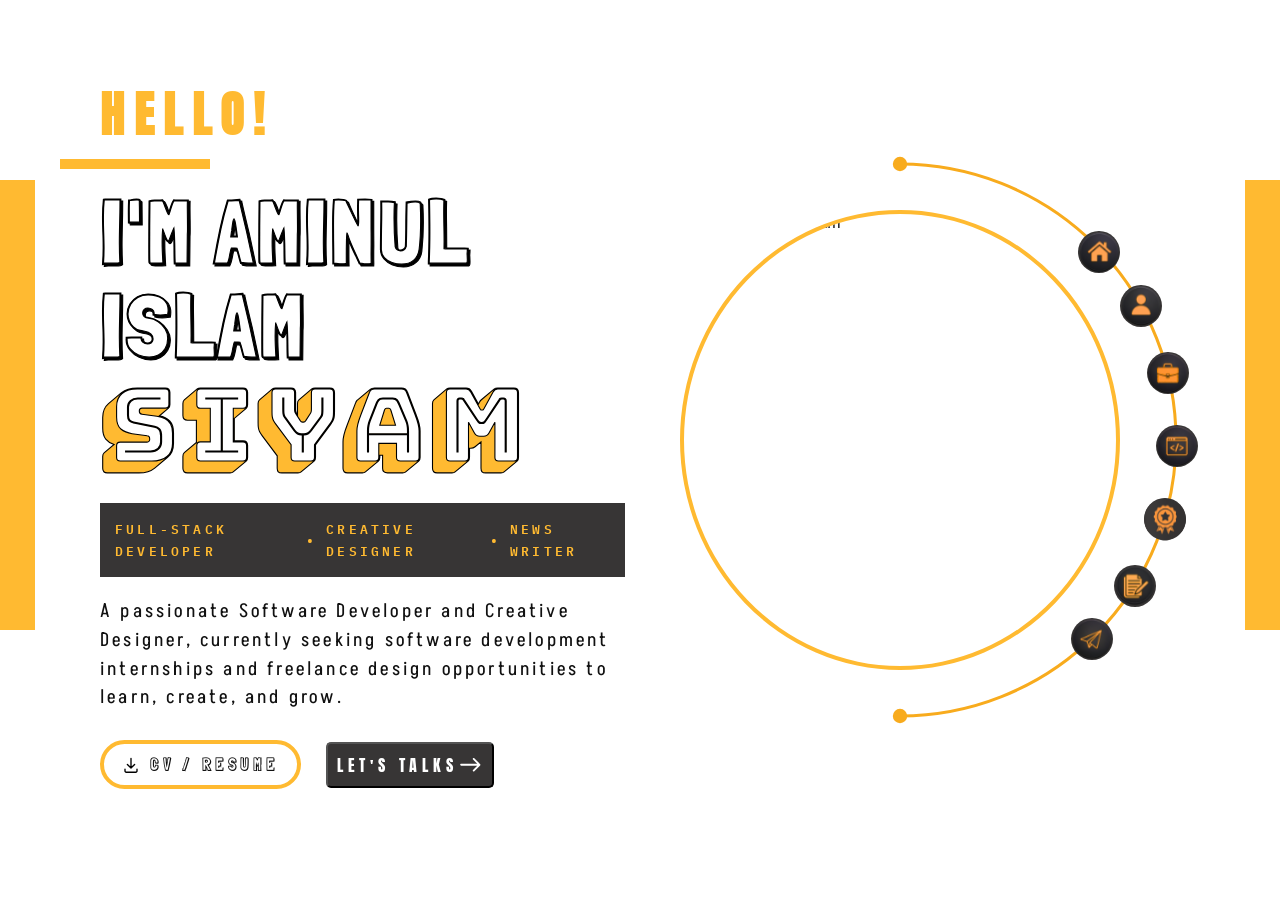
==== commit 53aa6a19: "correction" ====
--- a/index.html
+++ b/index.html
@@ -7,34 +7,16 @@
   <title>Aminul Islam Siyam | Portfolio</title>
   <link rel="preconnect" href="https://fonts.googleapis.com">
   <link rel="preconnect" href="https://fonts.gstatic.com" crossorigin>
-  <link href="https://fonts.googleapis.com/css2?family=Akshar:wght@300..700&family=Anton&family=Anton+SC&family=Anta&family=Antic+Slab&family=Bungee+Shade&family=Cantarell:wght@400;700&family=Graduate&family=IBM+Plex+Mono:wght@100;200;300;400;500;600;700&family=Inter:wght@100..900&family=Londrina+Shadow&family=Squada+One&display=swap" rel="stylesheet">
+  <link
+    href="https://fonts.googleapis.com/css2?family=Akshar:wght@300..700&family=Anton&family=Anton+SC&family=Anta&family=Antic+Slab&family=Bungee+Shade&family=Cantarell:wght@400;700&family=Graduate&family=IBM+Plex+Mono:wght@100;200;300;400;500;600;700&family=Inter:wght@100..900&family=Londrina+Shadow&family=Squada+One&display=swap"
+    rel="stylesheet">
   <link rel="stylesheet" href="style.css">
 </head>
 
 <body>
   <div class="decor-bar-left"></div>
   <div class="decor-bar-right"></div>
-
-  <!-- <aside class="sidebar-nav">
-    <div class="nav-dots">
-      <a href="#home" class="dot-link" title="Home"><img src="images/index.png" alt="Home" class="nav-custom-icon"></a>
-      <a href="#about" class="dot-link" title="About"><img src="images/about.png" alt="About" class="nav-custom-icon"></a>
-      <a href="#experience" class="dot-link" title="Experience"><img src="images/experience.png" alt="Experience"
-          class="nav-custom-icon"></a>
-      <a href="#projects" class="dot-link" title="Projects"><img src="images/project.png" alt="Projects"
-          class="nav-custom-icon"></a>
-      <a href="#achievements" class="dot-link" title="Achievements"><img src="images/achivement.png" alt="Achievements"
-          class="nav-custom-icon"></a>
-      <a href="#articles" class="dot-link" title="Articles"><img src="images/article.png" alt="Articles"
-          class="nav-custom-icon"></a>
-      <a href="#contact" class="dot-link" title="Contact"><img src="images/contact.png" alt="Contact"
-          class="nav-custom-icon"></a>
-    </div>
-  </aside> -->
-
-  
-
-  <main class="main-wrapper">
+  <main class="">
     <!-- HOME SECTION -->
     <section id="home" class="hero-section">
       <div class="left-content">
@@ -51,19 +33,20 @@
         <p class="description">A passionate Software Developer and Creative Designer, currently seeking software
           development internships and freelance design opportunities to learn, create, and grow.</p>
         <div class="cta-buttons">
-          <button class="cta-cv-btn"><svg width="20" height="20" viewBox="0 0 20 20" fill="none" xmlns="http://www.w3.org/2000/svg">
-            <path d="M10 2.66669V12.6667M6 9.33335L10 13.3334L14 9.33335" stroke="black" stroke-width="1.5" stroke-linecap="round" stroke-linejoin="round"/>
-            <path d="M3.33333 14.6667V16.6667C3.33333 17.0203 3.47381 17.3594 3.72386 17.6095C3.97391 17.8595 4.31304 18 4.66667 18H15.3333C15.687 18 16.0261 17.8595 16.2761 17.6095C16.5262 17.3594 16.6667 17.0203 16.6667 16.6667V14.6667" stroke="black" stroke-width="1.5" stroke-linecap="round" stroke-linejoin="round"/>
-             </svg>CV / RESUME
-          </button>
-
-          <button class="cta-talk-btn">
-            <a href="#contact" class="btn-talk-img">LET'S TALKS
-              <svg width="28" height="19" viewBox="0 0 28 19" fill="none" xmlns="http://www.w3.org/2000/svg">
-                <path d="M1.25 7.95496C0.559644 7.95496 0 8.5146 0 9.20496C0 9.89531 0.559644 10.455 1.25 10.455V9.20496V7.95496ZM27.1339 10.0888C27.622 9.60068 27.622 8.80923 27.1339 8.32107L19.1789 0.366121C18.6908 -0.122034 17.8993 -0.122034 17.4112 0.366121C16.923 0.854277 16.923 1.64573 17.4112 2.13389L24.4822 9.20496L17.4112 16.276C16.923 16.7642 16.923 17.5556 17.4112 18.0438C17.8993 18.5319 18.6908 18.5319 19.1789 18.0438L27.1339 10.0888ZM1.25 9.20496V10.455L26.25 10.455V9.20496V7.95496L1.25 7.95496V9.20496Z" fill="white"/>
-              </svg>
-            </a>  
-          </button>
+          <button class="cta-cv-btn"><svg width="20" height="20" viewBox="0 0 20 20" fill="none"
+              xmlns="http://www.w3.org/2000/svg">
+              <path d="M10 2.66669V12.6667M6 9.33335L10 13.3334L14 9.33335" stroke="black" stroke-width="1.5"
+                stroke-linecap="round" stroke-linejoin="round" />
+              <path
+                d="M3.33333 14.6667V16.6667C3.33333 17.0203 3.47381 17.3594 3.72386 17.6095C3.97391 17.8595 4.31304 18 4.66667 18H15.3333C15.687 18 16.0261 17.8595 16.2761 17.6095C16.5262 17.3594 16.6667 17.0203 16.6667 16.6667V14.6667"
+                stroke="black" stroke-width="1.5" stroke-linecap="round" stroke-linejoin="round" />
+            </svg>CV / RESUME</button>
+          <button class="cta-talk-btn"><a href="contact.html" class="btn-talk-img">LET'S TALKS<svg width="28" height="19"
+                viewBox="0 0 28 19" fill="none" xmlns="http://www.w3.org/2000/svg">
+                <path
+                  d="M1.25 7.95496C0.559644 7.95496 0 8.5146 0 9.20496C0 9.89531 0.559644 10.455 1.25 10.455V9.20496V7.95496ZM27.1339 10.0888C27.622 9.60068 27.622 8.80923 27.1339 8.32107L19.1789 0.366121C18.6908 -0.122034 17.8993 -0.122034 17.4112 0.366121C16.923 0.854277 16.923 1.64573 17.4112 2.13389L24.4822 9.20496L17.4112 16.276C16.923 16.7642 16.923 17.5556 17.4112 18.0438C17.8993 18.5319 18.6908 18.5319 19.1789 18.0438L27.1339 10.0888ZM1.25 9.20496V10.455L26.25 10.455V9.20496V7.95496L1.25 7.95496V9.20496Z"
+                  fill="white" />
+              </svg></a></button>
         </div>
       </div>
       <div class="right-content">
@@ -75,267 +58,111 @@
             <circle cx="250" cy="480" r="6" fill="#F8AB1D" />
           </svg>
           <nav class="orbit-nav">
-            <a href="#home" class="nav-item pos-1" title="Home"><img src="images/index.png" alt="Home"></a><a
-              href="#about" class="nav-item pos-2" title="About"><img src="images/about.png" alt="About"></a><a
-              href="#experience" class="nav-item pos-3" title="Experience"><img src="images/experience.png"
-                alt="Experience"></a><a href="#projects" class="nav-item pos-4" title="Projects"><img
-                src="images/project.png" alt="Projects"></a><a href="#achievements" class="nav-item pos-5"
-              title="Achievements"><img src="images/achivement.png" alt="Achievements"></a><a href="#articles"
-              class="nav-item pos-6" title="Articles"><img src="images/article.png" alt="Articles"></a><a
-              href="#contact" class="nav-item pos-7" title="Contact"><img src="images/contact.png" alt="Contact"></a>
+            <a href="index.html" class="nav-item pos-1" title="Home">
+              <svg width="64" height="62" viewBox="0 0 64 62" fill="none" xmlns="http://www.w3.org/2000/svg"
+                xmlns:xlink="http://www.w3.org/1999/xlink">
+                <ellipse cx="31.7073" cy="30.9066" rx="31.7073" ry="30.9066" fill="url(#pattern0_28_10)" />
+                <defs>
+                  <pattern id="pattern0_28_10" patternContentUnits="objectBoundingBox" width="1" height="1">
+                    <use xlink:href="#image0_28_10" transform="matrix(0.01 0 0 0.0102591 0 -0.012954)" />
+                  </pattern>
+                  <image id="image0_28_10" width="100" height="100" preserveAspectRatio="none"
+                    xlink:href="[data-uri]" />
+                </defs>
+              </svg>
+            
+            </a>
+            <a href="about.html" class="nav-item pos-2" title="About">
+              <svg width="64" height="62" viewBox="0 0 64 62" fill="none" xmlns="http://www.w3.org/2000/svg"
+                xmlns:xlink="http://www.w3.org/1999/xlink">
+                <ellipse cx="31.7073" cy="30.9066" rx="31.7073" ry="30.9066" fill="url(#pattern0_29_24)" />
+                <defs>
+                  <pattern id="pattern0_29_24" patternContentUnits="objectBoundingBox" width="1" height="1">
+                    <use xlink:href="#image0_29_24" transform="matrix(0.01 0 0 0.0102591 0 -0.012954)" />
+                  </pattern>
+                  <image id="image0_29_24" width="100" height="100" preserveAspectRatio="none"
+                    xlink:href="[data-uri]" />
+                </defs>
+              </svg>
+            
+            </a>
+            <a href="experience.html" class="nav-item pos-3" title="Experience">
+              <svg width="64" height="62" viewBox="0 0 64 62" fill="none" xmlns="http://www.w3.org/2000/svg"
+                xmlns:xlink="http://www.w3.org/1999/xlink">
+                <ellipse cx="31.7073" cy="30.9066" rx="31.7073" ry="30.9066" fill="url(#pattern0_28_13)" />
+                <defs>
+                  <pattern id="pattern0_28_13" patternContentUnits="objectBoundingBox" width="1" height="1">
+                    <use xlink:href="#image0_28_13" transform="matrix(0.01 0 0 0.0102591 0 -0.012954)" />
+                  </pattern>
+                  <image id="image0_28_13" width="100" height="100" preserveAspectRatio="none"
+                    xlink:href="[data-uri]" />
+                </defs>
+              </svg>
+            
+            </a>
+            <a href="project.html" class="nav-item pos-4" title="Projects">
+              <svg width="64" height="62" viewBox="0 0 64 62" fill="none" xmlns="http://www.w3.org/2000/svg"
+                xmlns:xlink="http://www.w3.org/1999/xlink">
+                <ellipse cx="31.7073" cy="30.9066" rx="31.7073" ry="30.9066" fill="url(#pattern0_28_11)" />
+                <defs>
+                  <pattern id="pattern0_28_11" patternContentUnits="objectBoundingBox" width="1" height="1">
+                    <use xlink:href="#image0_28_11" transform="matrix(0.01 0 0 0.0102591 0 -0.012954)" />
+                  </pattern>
+                  <image id="image0_28_11" width="100" height="100" preserveAspectRatio="none"
+                    xlink:href="[data-uri]" />
+                </defs>
+              </svg>
+            
+            </a>
+            <a href="achievement.html" class="nav-item pos-5" title="Achievements">
+              <svg width="65" height="65" viewBox="0 0 65 65" fill="none" xmlns="http://www.w3.org/2000/svg"
+                xmlns:xlink="http://www.w3.org/1999/xlink">
+                <path
+                  d="M65 32.5C65 50.4493 50.4493 65 32.5 65C14.5507 65 0 50.4493 0 32.5C0 14.5507 14.5507 0 32.5 0C50.4493 0 65 14.5507 65 32.5Z"
+                  fill="url(#pattern0_273_43)" />
+                <defs>
+                  <pattern id="pattern0_273_43" patternContentUnits="objectBoundingBox" width="1" height="1">
+                    <use xlink:href="#image0_273_43" transform="scale(0.01)" />
+                  </pattern>
+                  <image id="image0_273_43" width="100" height="100" preserveAspectRatio="none"
+                    xlink:href="[data-uri]" />
+                </defs>
+              </svg>
+            
+            </a>
+            <a href="article.html" class="nav-item pos-6" title="Articles">
+              <svg width="64" height="62" viewBox="0 0 64 62" fill="none" xmlns="http://www.w3.org/2000/svg"
+                xmlns:xlink="http://www.w3.org/1999/xlink">
+                <ellipse cx="31.7073" cy="30.9066" rx="31.7073" ry="30.9066" fill="url(#pattern0_28_21)" />
+                <defs>
+                  <pattern id="pattern0_28_21" patternContentUnits="objectBoundingBox" width="1" height="1">
+                    <use xlink:href="#image0_28_21" transform="matrix(0.01 0 0 0.0102591 0 -0.012954)" />
+                  </pattern>
+                  <image id="image0_28_21" width="100" height="100" preserveAspectRatio="none"
+                    xlink:href="[data-uri]" />
+                </defs>
+              </svg>
+            
+            </a>
+            <a href="contact.html" class="nav-item pos-7" title="Contact">
+              <svg width="64" height="62" viewBox="0 0 64 62" fill="none" xmlns="http://www.w3.org/2000/svg"
+                xmlns:xlink="http://www.w3.org/1999/xlink">
+                <ellipse cx="31.7073" cy="30.9066" rx="31.7073" ry="30.9066" fill="url(#pattern0_28_19)" />
+                <defs>
+                  <pattern id="pattern0_28_19" patternContentUnits="objectBoundingBox" width="1" height="1">
+                    <use xlink:href="#image0_28_19" transform="matrix(0.01 0 0 0.0102591 0 -0.012954)" />
+                  </pattern>
+                  <image id="image0_28_19" width="100" height="100" preserveAspectRatio="none"
+                    xlink:href="[data-uri]" />
+                </defs>
+              </svg>
+            
+            </a>
           </nav>
         </div>
       </div>
     </section>
-
-    <!-- ABOUT SECTION --> 
-    <section id="about" class="section-block">
-      <h2 class="section-header"><svg width="128" height="13" viewBox="0 0 128 13" fill="none" xmlns="http://www.w3.org/2000/svg">
-        <rect x="126.983" y="4.00024" width="4.23276" height="126.983" transform="rotate(90 126.983 4.00024)" fill="#0D0400"/>
-        <circle cx="121.088" cy="6.29719" r="6.29719" transform="rotate(90 121.088 6.29719)" fill="#0D0400"/>
-      </svg>ABOUT ME</h2>
-      <div class="about-grid">
-        <div class="about-bio">
-          <p class="lead-text"><strong>Aminul Islam Siyam</strong> | Computer Science &amp; Engineering Student At The
-            International Islamic University Chittagong</p>
-          <p>With A Strong Background In Software Development, Creative Design, And Technical Writing. Skilled In
-            Problem Solving And Modern Web Development, Focused On Building Responsive, User-Centred Digital
-            Experiences.</p>
-          <p>Alongside My Technical Studies, I Bring Two Years Of Professional Experience As A STEM News Writer &amp;
-            Editor Complemented By Active Freelance Graphic Design Work. My Goal Is To Leverage My Engineering And
-            Creative Expertise To Develop Impactful Software Solutions While Continually Pushing The Boundaries Of
-            Technology And Design.</p>
-        </div>
-        <div class="stats-grid">
-          <div class="stat-card">
-            <h3 class="counter" data-target="3">0+</h3>
-            <p>YEARS EXPERIENCE</p>
-          </div>
-          <div class="stat-card">
-            <h3 class="counter" data-target="20">0+</h3>
-            <p>PROJECTS COMPLETED</p>
-          </div>
-          <div class="stat-card">
-            <h3 class="counter" data-target="800">0+</h3>
-            <p>PROBLEMS SOLVED</p>
-          </div>
-          <div class="stat-card">
-            <h3 class="counter" data-target="5">0+</h3>
-            <p>EVENTS MANAGED</p>
-          </div>
-        </div>
-      </div>
-      <h2 class="section-header"><svg width="128" height="13" viewBox="0 0 128 13" fill="none" xmlns="http://www.w3.org/2000/svg">
-        <rect x="126.983" y="4.00024" width="4.23276" height="126.983" transform="rotate(90 126.983 4.00024)" fill="#0D0400"/>
-        <circle cx="121.088" cy="6.29719" r="6.29719" transform="rotate(90 121.088 6.29719)" fill="#0D0400"/>
-      </svg>EDUCATION</h2>
-      <div class="education-grid">
-        <div class="edu-card"><span class="edu-year">2025 - ONGOING</span>
-          <h3 class="edu-degree">BSc In Computer Science &amp; Engineering</h3>
-          <p class="edu-institution">International Islamic University Chittagong</p>
-          <div class="edu-table">
-            <div class="edu-col"><span class="edu-label">CGPA</span><span class="edu-val">3.5 / 4.00</span></div>
-            <div class="edu-col"><span class="edu-label">GRADE</span><span class="edu-val">A+</span></div>
-            <div class="edu-col"><span class="edu-label">GROUP</span><span class="edu-val">CSE</span></div>
-          </div>
-        </div>
-        <div class="edu-card"><span class="edu-year">2023 - 2024</span>
-          <h3 class="edu-degree">Higher Secondary Certificate (H.S.C)</h3>
-          <p class="edu-institution">Chattogram Cantonment Public College</p>
-          <div class="edu-table">
-            <div class="edu-col"><span class="edu-label">GPA</span><span class="edu-val">5.00 / 5.00</span></div>
-            <div class="edu-col"><span class="edu-label">GRADE</span><span class="edu-val">A+</span></div>
-            <div class="edu-col"><span class="edu-label">GROUP</span><span class="edu-val">SCIENCE</span></div>
-          </div>
-        </div>
-        <div class="edu-card"><span class="edu-year">2020 - 2022</span>
-          <h3 class="edu-degree">Secondary School Certificate (S.S.C)</h3>
-          <p class="edu-institution">Railway Public High School</p>
-          <div class="edu-table">
-            <div class="edu-col"><span class="edu-label">GPA</span><span class="edu-val">5.00 / 5.00</span></div>
-            <div class="edu-col"><span class="edu-label">GRADE</span><span class="edu-val">A+</span></div>
-            <div class="edu-col"><span class="edu-label">GROUP</span><span class="edu-val">SCIENCE</span></div>
-          </div>
-        </div>
-        <div class="edu-card"><span class="edu-year">2019</span>
-          <h3 class="edu-degree">Junior School Certificate (J.S.C)</h3>
-          <p class="edu-institution">Railway Public High School</p>
-          <div class="edu-table">
-            <div class="edu-col"><span class="edu-label">CGPA</span><span class="edu-val">4.71 / 5.00</span></div>
-            <div class="edu-col"><span class="edu-label">GRADE</span><span class="edu-val">A</span></div>
-            <div class="edu-col"><span class="edu-label">GROUP</span><span class="edu-val">SCIENCE</span></div>
-          </div>
-        </div>
-      </div>
-      <h2 class="section-header"><span><svg width="128" height="13" viewBox="0 0 128 13" fill="none" xmlns="http://www.w3.org/2000/svg">
-        <rect x="126.983" y="4.00024" width="4.23276" height="126.983" transform="rotate(90 126.983 4.00024)" fill="#0D0400"/>
-        <circle cx="121.088" cy="6.29719" r="6.29719" transform="rotate(90 121.088 6.29719)" fill="#0D0400"/>
-      </svg></span> SKILLS</h2>
-      <div class="skills-flex-grid">
-        <div class="skill-box"><img src="images/skill1.png" alt="Skill 1"></div>
-        <div class="skill-box"><img src="images/skill2.png" alt="Skill 2"></div>
-        <div class="skill-box"><img src="images/skill3.png" alt="Skill 3"></div>
-        <div class="skill-box"><img src="images/skill4.png" alt="Skill 4"></div>
-        <div class="skill-box"><img src="images/skill5.png" alt="Skill 5"></div>
-        <div class="skill-box"><img src="images/skill6.png" alt="Skill 6"></div>
-        <div class="skill-box"><img src="images/skill7.png" alt="Skill 7"></div>
-        <div class="skill-box"><img src="images/skill8.png" alt="Skill 8"></div>
-        <div class="skill-box"><img src="images/skill9.png" alt="Skill 9"></div>
-        <div class="skill-box"><img src="images/skill10.png" alt="Skill 10"></div>
-        <div class="skill-box"><img src="images/skill11.png" alt="Skill 11"></div>
-        <div class="skill-box"><img src="images/skill12.png" alt="Skill 12"></div>
-      </div>
-    </section>
-
-    <!-- EXPERIENCE SECTION -->
-    <section id="experience" class="section-block">
-      <h2 class="section-header"><svg width="128" height="13" viewBox="0 0 128 13" fill="none" xmlns="http://www.w3.org/2000/svg">
-        <rect x="126.983" y="4.00024" width="4.23276" height="126.983" transform="rotate(90 126.983 4.00024)" fill="#0D0400"/>
-        <circle cx="121.088" cy="6.29719" r="6.29719" transform="rotate(90 121.088 6.29719)" fill="#0D0400"/>
-      </svg>EXPERIENCE</h2>
-      <div class="timeline-wrapper">
-        <div class="timeline-row">
-          <div class="timeline-indicator"></div>
-          <div class="dark-box">
-            <div class="dark-box-header">
-              <h3>News Researcher &amp; Editor</h3><span class="badge-tag">Science Bee | 2024 - Present</span>
-            </div>
-            <p>Researched and monitored the latest developments in STEM &amp; AI. Proofread, edited, and refined science
-              articles for a broader audience.</p>
-          </div>
-        </div>
-        <div class="timeline-row">
-          <div class="timeline-indicator"></div>
-          <div class="dark-box">
-            <div class="dark-box-header">
-              <h3>Campus Ambassador</h3><span class="badge-tag">ICT Olympiad Bangladesh | May 2024 - Present</span>
-            </div>
-            <p>Represented International Islamic University Chittagong to increase student awareness and engagement.
-              Managed campus initiatives and event participation.</p>
-          </div>
-        </div>
-      </div>
-    </section>
-
-    <!-- PROJECT SECTION -->
-    <section id="projects" class="section-block">
-      <h2 class="section-header"><svg width="128" height="13" viewBox="0 0 128 13" fill="none" xmlns="http://www.w3.org/2000/svg">
-        <rect x="126.983" y="4.00024" width="4.23276" height="126.983" transform="rotate(90 126.983 4.00024)" fill="#0D0400"/>
-        <circle cx="121.088" cy="6.29719" r="6.29719" transform="rotate(90 121.088 6.29719)" fill="#0D0400"/>
-      </svg>PROJECTS</h2>
-      <div class="projects-grid">
-        <div class="project-card">
-          <div class="project-banner"><img src="images/project1.png" alt="2D Space Invaders Game"></div>
-          <h4>2D Space Invaders Game</h4>
-          <p>An interactive 2D arcade game built with dynamic gameplay and enemy tracking mechanics.</p>
-        </div>
-        <div class="project-card">
-          <div class="project-banner"><img src="images/project2.png" alt="Weather Report App"></div>
-          <h4>Weather Report App</h4>
-          <p>A web application providing real-time weather metrics, forecasts, and responsive UI controls.</p>
-        </div>
-      </div>
-    </section>
-
-    <!-- ACHIEVEMENT SECTION -->
-    <section id="achievements" class="section-block">
-      <h2 class="section-header"><svg width="128" height="13" viewBox="0 0 128 13" fill="none" xmlns="http://www.w3.org/2000/svg">
-        <rect x="126.983" y="4.00024" width="4.23276" height="126.983" transform="rotate(90 126.983 4.00024)" fill="#0D0400"/>
-        <circle cx="121.088" cy="6.29719" r="6.29719" transform="rotate(90 121.088 6.29719)" fill="#0D0400"/>
-      </svg>ACHIEVEMENTS</h2>
-      <div class="achievements-list">
-        <div class="achievement-item"><img src="images/trophy.png" alt="Trophy" class="ach-icon">
-          <div>
-            <h4>BEST DEBATER</h4>
-            <p>Chattogram Cantonment Public College Intra Section Debate Competition</p>
-          </div>
-        </div>
-        <div class="achievement-item"><img src="images/award.png" alt="Award" class="ach-icon">
-          <div>
-            <h4>AMBASSADOR OF THE MONTH</h4>
-            <p>ICT Olympiad Bangladesh &mdash; September 2023</p>
-          </div>
-        </div>
-        <div class="achievement-item"><img src="images/star.png" alt="Star" class="ach-icon">
-          <div>
-            <h4>BEST PREFECT</h4>
-            <p>Chattogram Cantonment Public College</p>
-          </div>
-        </div>
-        <div class="achievement-item"><img src="images/medal.png" alt="Medal" class="ach-icon">
-          <div>
-            <h4>1ST PLACE</h4>
-            <p>Intra Campus Martial Arts Competition &mdash; Chittagong Rifle Club</p>
-          </div>
-        </div>
-      </div>
-    </section>
-
-    <!-- ARTICLE SECTION -->
-    <section id="articles" class="section-block">
-      <h2 class="section-header"><svg width="128" height="13" viewBox="0 0 128 13" fill="none" xmlns="http://www.w3.org/2000/svg">
-        <rect x="126.983" y="4.00024" width="4.23276" height="126.983" transform="rotate(90 126.983 4.00024)" fill="#0D0400"/>
-        <circle cx="121.088" cy="6.29719" r="6.29719" transform="rotate(90 121.088 6.29719)" fill="#0D0400"/>
-      </svg>ARTICLES</h2>
-      <p class="articles-subtext">A COLLECTION OF STEM NEWS ARTICLES AND TECHNICAL WRITE-UPS WRITTEN OR EDITED AND
-        PUBLISHED DURING MY TIME AS A NEWS WRITER &amp; EDITOR AT SCIENCE BEE.</p>
-      <div class="articles-grid">
-        <div class="article-card">
-          <div class="article-thumb"><img src="images/article1.png" alt="Article 1"></div>
-          <h4>Caffeine in Fuel &amp; Electric Cells</h4>
-          <p>An insightful piece covering breakthroughs in sustainable material science using caffeine to enhance fuel
-            cell performance.</p><a href="#" class="read-link">READ FULL ARTICLE IN BANGLA</a>
-        </div>
-        <div class="article-card">
-          <div class="article-thumb"><img src="images/article2.png" alt="Article 2"></div>
-          <h4>Transparent Bamboo: Future Material</h4>
-          <p>An exploration of modern material science converting fast-growing bamboo into strong fully transparent
-            eco-wood.</p><a href="#" class="read-link">READ FULL ARTICLE IN BANGLA</a>
-        </div>
-        <div class="article-card">
-          <div class="article-thumb"><img src="images/article3.png" alt="Article 3"></div>
-          <h4>Eco-Friendly Food Packaging</h4>
-          <p>Sustainable packaging innovations derived from avocado seed and plant waste offering eco-friendly
-            alternatives.</p><a href="#" class="read-link">READ FULL ARTICLE IN BANGLA</a>
-        </div>
-        <div class="article-card">
-          <div class="article-thumb"><img src="images/article4.png" alt="Article 4"></div>
-          <h4>Anatomy of a Cosmic Giant</h4>
-          <p>Astrophysics insights famously captured by the James Webb Space Telescope detailing binary star nebulae.
-          </p><a href="#" class="read-link">READ FULL ARTICLE IN BANGLA</a>
-        </div>
-      </div>
-    </section>
-
-    <!-- CONTACT SECTION -->
-    <section id="contact" class="section-block">
-      <h2 class="section-header"><svg width="128" height="13" viewBox="0 0 128 13" fill="none" xmlns="http://www.w3.org/2000/svg">
-        <rect x="126.983" y="4.00024" width="4.23276" height="126.983" transform="rotate(90 126.983 4.00024)" fill="#0D0400"/>
-        <circle cx="121.088" cy="6.29719" r="6.29719" transform="rotate(90 121.088 6.29719)" fill="#0D0400"/>
-      </svg>CONTACT</h2>
-      <div class="contact-grid">
-        <div class="contact-info">
-          <h3>Contact me here</h3>
-          <p>If you have any queries, feel free to contact me with any of the mediums given here.</p>
-          <ul class="contact-details-list">
-            <li><strong>Location:</strong> Pahartali, Chittagong, Bangladesh</li>
-            <li><strong>Email:</strong> siyammd007@gmail.com</li>
-            <li><strong>Education:</strong> International Islamic University Chittagong</li>
-            <li><strong>Mobile Number:</strong> 01601446054</li>
-          </ul>
-        </div>
-        <form class="contact-form" id="contactForm"><input type="text" placeholder="Your Name" required><input
-            type="email" placeholder="Your Email" required><input type="text" placeholder="Subject" required><textarea
-            rows="4" placeholder="Your Message" required></textarea><button type="submit" class="btn-talk-img"
-            style="border:none; cursor:pointer;"><img src="images/talk-button.png" alt="Let's Talk"
-              class="btn-full-img"></button></form>
-      </div>
-    </section>
-    <footer class="site-footer">
-      <p>&copy; 2025 Aminul Islam Siyam | All Rights Reserved.</p>
-    </footer>
-  </main>
-  <script src="script.js"></script>
+    <script src="script.js"></script>
 </body>
 
 </html>
--- a/style.css
+++ b/style.css
@@ -1,6 +1,7 @@
 html {
   scroll-behavior: smooth;
 }
+
 * {
   margin: 0;
   padding: 0;
@@ -61,14 +62,62 @@
   display: flex;
   align-items: center;
   justify-content: center;
+  z-index: 998;
+  box-shadow: -2px 0 10px rgba(0, 0, 0, 0.1);
+}
+
+.verticaline {
+  content: " ";
+  position: fixed;
+  right: 2%;
+  top: 19%;
+  width: 4px;
+  height: 525px;
+  background-color: var(--text-primary);
+  display: flex;
+  align-items: center;
+  justify-content: center;
   z-index: 999;
-  box-shadow: -2px 0 10px rgba(0,0,0,0.1);
+  box-shadow: -2px 0 10px rgba(0, 0, 0, 0.1);
+}
+
+.verticalinedot1 {
+  content: " ";
+  position: fixed;
+  right: 1.65%;
+  top: 18%;
+  width: 14px;
+  height: 14px;
+  border-radius: 50%;
+  background-color: var(--text-primary);
+  display: flex;
+  align-items: center;
+  justify-content: center;
+  z-index: 999;
+  box-shadow: -2px 0 10px rgba(0, 0, 0, 0.1);
+}
+
+.verticalinedot2 {
+  content: " ";
+  position: fixed;
+  right: 1.65%;
+  top: 80%;
+  width: 14px;
+  height: 14px;
+  border-radius: 50%;
+  background-color: var(--text-primary);
+  display: flex;
+  align-items: center;
+  justify-content: center;
+  z-index: 999;
+  box-shadow: -2px 0 10px rgba(0, 0, 0, 0.1);
 }
 
 .nav-dots {
   display: flex;
   flex-direction: column;
-  gap: 20px;
+  gap: 25px;
+  z-index: 1000;
 }
 
 .dot-link {
@@ -79,21 +128,26 @@
 }
 
 .nav-custom-icon {
-  width: 22px;
-  height: 22px;
+  width: 35px;
+  height: 35px;
   object-fit: contain;
 }
 
-.dot-link:hover, .dot-link.active-dot {
-  transform: scale(1.4);
-}
+.dot-link:hover,
+.dot-link.active-dot {
+  transform: scale(1.3);
+}
+
+
 
 .main-wrapper {
-  max-width: max-content;
+  width: 100%;
+  max-width: 1200px;
+  margin: 0 auto;
 }
 
 .section-block {
-  padding: 100px;
+  padding: 70px 100px;
 }
 
 .section-header {
@@ -103,7 +157,7 @@
   font-size: 3.5rem;
   color: var(--dark-accent);
   letter-spacing: 2px;
-  margin-bottom: 30px;
+  margin-bottom: 45px;
   text-transform: uppercase;
 }
 
@@ -114,12 +168,13 @@
 
 /* HERO SECTION LAYOUT */
 .hero-section {
-  padding: 80px 60px 120px 60px;
+  padding: 80px 60px 100px 60px;
   display: flex;
   flex-direction: row;
   justify-content: space-between;
   align-items: center;
-  min-height: 85vh;
+  /* min-height: 85vh; */
+  height: 100%;
   width: 100%;
   gap: 30px;
   background: var(--white);
@@ -127,17 +182,20 @@
 
 .left-content {
   flex: 1;
-  max-width: 950px;
+  /* max-width: 950px; */
 }
 
 .right-content {
   flex: 1;
-  display: flex ;
+  display: flex;
   justify-content: flex-end;
   align-items: center;
 }
 
-.hello-container { margin-bottom: 15px; }
+.hello-container {
+  margin-bottom: 15px;
+}
+
 .hello-text {
   padding-left: 40px;
   font-family: "Anton", sans-serif;
@@ -185,7 +243,8 @@
   background-color: var(--dark-accent);
   padding: 15px;
   color: var(--primary-orange);
-  font-family: "IBM Plex Mono", monospace;;
+  font-family: "IBM Plex Mono", monospace;
+  ;
   font-weight: 600;
   font-size: 0.8rem;
   letter-spacing: 0.2rem;
@@ -212,16 +271,56 @@
   position: relative;
   align-items: center;
   gap: 10px;
-  padding: 11px;
+  padding: 11px 18px;
   border-radius: 50px;
+
   background: var(--white);
   border: 4px solid var(--primary-orange);
+
   font-size: 1rem;
   font-weight: 600;
   font-family: "Londrina Shadow", sans-serif;
   letter-spacing: 0.3rem;
+
   display: inline-flex;
-  transition: transform 0.4s ease;
+
+  color: #111;
+
+  overflow: hidden;
+  isolation: isolate;
+
+  transition: color 0.35s ease, transform 0.4s ease;
+}
+
+/* Orange sliding layer */
+.cta-cv-btn::before {
+  content: "";
+  position: absolute;
+
+  top: 0;
+  left: 0;
+
+  width: 0%;
+  height: 100%;
+
+  background: var(--primary-orange);
+
+  border-radius: 50px;
+
+  z-index: -1;
+
+  transition: width 0.5s ease;
+}
+
+/* Slide orange across the button */
+.cta-cv-btn:hover::before {
+  width: 100%;
+}
+
+/* Brown text on hover */
+.cta-cv-btn:hover {
+  color: #5a3a00;
+  transform: translateY(-2px);
 }
 
 .cta-cv-btn svg {
@@ -244,9 +343,9 @@
   transition: transform 0.4s ease;
 }
 
-.cta-talk-btn a{
-    text-decoration: none;
-    color: inherit;
+.cta-talk-btn a {
+  text-decoration: none;
+  color: inherit;
 }
 
 .cta-talk-btn svg {
@@ -254,7 +353,8 @@
   height: 14px;
 }
 
-.cta-cv-btn:hover, .cta-talk-btn:hover {
+.cta-cv-btn:hover,
+.cta-talk-btn:hover {
   transform: translateY(-3px) scale(1.05);
 }
 
@@ -266,6 +366,7 @@
   display: flex;
   align-items: center;
   justify-content: center;
+
 }
 
 .profile-circle {
@@ -277,186 +378,575 @@
   z-index: 2;
 }
 
-.profile-img { width: 100%; height: 100%; object-fit: cover; }
+.profile-img {
+  width: 100%;
+  height: 100%;
+  object-fit: cover;
+}
 
 .curved-arc {
   position: absolute;
-  top: -80px; left: -80px;
-  width: 600px; height: 600px;
-  z-index: 3; pointer-events: none;
+  top: -80px;
+  left: -80px;
+  width: 600px;
+  height: 600px;
+  z-index: 3;
+  pointer-events: none;
 }
 
 .orbit-nav {
   position: absolute;
   margin: 0 0 0 120px;
-  width: 100%; height: 100%;
+  width: 100%;
+  height: 100%;
   z-index: 4;
 }
 
 .nav-item {
   position: absolute;
-  width: 42px; height: 42px;
+  width: 42px;
+  height: 42px;
   background-color: var(--dark-accent);
   border-radius: 50%;
-  display: flex; align-items: center; justify-content: center;
+  display: flex;
+  align-items: center;
+  justify-content: center;
   transition: transform 0.3s ease, box-shadow 0.3s ease;
 }
 
-.nav-item img { width: 20px; height: 20px; object-fit: contain; }
-.nav-item:hover { transform: scale(1.2); box-shadow: 0 0 12px var(--primary-orange); }
-
-.pos-1 { top: 11px;  right: 60px; }
-.pos-2 { top: 65px;  right: 18px; }
-.pos-3 { top: 132px; right: -9px; }
-.pos-4 { top: 205px; right: -18px; }
-.pos-5 { top: 278px; right: -6px; }
-.pos-6 { top: 345px; right: 24px; }
-.pos-7 { top: 398px; right: 67px; }
+.nav-item img {
+  width: 20px;
+  height: 20px;
+  object-fit: contain;
+}
+
+.nav-item:hover {
+  transform: scale(1.2);
+  box-shadow: 0 0 12px var(--primary-orange);
+}
+
+.pos-1 {
+  top: 11px;
+  right: 60px;
+}
+
+.pos-2 {
+  top: 65px;
+  right: 18px;
+}
+
+.pos-3 {
+  top: 132px;
+  right: -9px;
+}
+
+.pos-4 {
+  top: 205px;
+  right: -18px;
+}
+
+.pos-5 {
+  top: 278px;
+  right: -6px;
+}
+
+.pos-6 {
+  top: 345px;
+  right: 24px;
+}
+
+.pos-7 {
+  top: 398px;
+  right: 67px;
+}
 
 /* ABOUT & STATS */
 .about-grid {
   display: grid;
-  grid-template-columns: 1.2fr 1fr;
-  gap: 35px;
-}
-
-.about-bio p { 
-  font-size: 0.9rem; 
-  line-height: 1.6; 
-  margin-bottom: 12px; 
-  font-family: "Squada One", sans-serif;
-  color: var(--dark-accent); 
+  grid-template-columns: 500px 1fr;
+  gap: 70px;
+
+  max-width: 1000px;
+  margin: 0 auto;
+}
+
+.about-bio {
+  padding-top: 0;
+}
+
+.about-bio p {
+  font-size: .95rem;
+  line-height: 1.75;
+  margin-bottom: 12px;
+  /* margin-left: 100px; */
+  font-family: "Inter", sans-serif;
+  color: var(--dark-accent);
+  letter-spacing: 1.2px;
+}
+
+.abt-cv-btn {
+  margin-top: 20px;
+  /* margin-left: 100px; */
+  position: relative;
+  align-items: center;
+  gap: 10px;
+  padding: 10px;
+  border-radius: 50px;
+  background: var(--white);
+  border: 1px solid var(--primary-orange);
+  font-size: .95rem;
+  font-weight: 600;
+  font-family: "Londrina Shadow", sans-serif;
+  letter-spacing: 0.3rem;
+  display: inline-flex;
+  color: #111;
+
+  overflow: hidden;
+  isolation: isolate;
+  transition: color 0.35s ease, transform 0.4s ease;
+}
+
+.abt-cv-btn::before {
+  content: "";
+  position: absolute;
+
+  top: 0;
+  left: 0;
+
+  width: 0%;
+  height: 100%;
+
+  background: var(--primary-orange);
+
+  border-radius: 50px;
+
+  z-index: -1;
+
+  transition: width 0.5s ease;
+}
+
+.abt-cv-btn:hover::before {
+  width: 100%;
+}
+
+.abt-cv-btn:hover {
+  color: #5a3a00;
+  transform: translateY(-2px);
+}
+
+.abt-cv-btn svg {
+  width: 17px;
+  height: 17px;
 }
 
 .stats-grid {
   display: grid;
   grid-template-columns: 1fr 1fr;
-  gap: 15px;
+  column-gap: 40px;
+  row-gap: 38px;
+  margin-top: -20px;
+  /* margin-left: 120px; */
 }
 
 .stat-card {
-  border: 2px solid var(--card-border);
-  padding: 22px;
-  text-align: center;
-  background-color: rgba(255, 255, 255, 0.4);
-  transition: transform 0.3s ease;
-}
-
-.stat-card:hover { transform: translateY(-5px); border-color: var(--primary-orange); }
-.stat-card h3 { font-family: var(--font-heading); font-size: 3rem; color: #000; }
-.stat-card p { font-size: 0.75rem; font-weight: 700; letter-spacing: 1px; }
+  width: 215px;
+  height: 250px;
+  border: 5px solid var(--dark-accent);
+  border-radius: 18px;
+  padding: 25px;
+  text-align: left;
+  font-family: "Anton SC";
+  background-color: transparent;
+  /* rgba(255, 255, 255, 0.4); */
+  transition:
+    transform 0.3s ease,
+    box-shadow 0.3s ease;
+}
+
+.stat-card:hover {
+  transform: translateY(-10px);
+  border-color: var(--primary-orange);
+  box-shadow:
+    0 8px 18px rgba(55, 53, 53, 0.16),
+    0 3px 6px rgba(55, 53, 53, 0.10);
+}
+
+.stat-card h3 {
+  font-family: "Londrina Shadow", sans-serif;
+  font-size: 3.5rem;
+  line-height: 1;
+  margin: 0;
+  /* outline colour */
+  color: var(--bg-main);
+  -webkit-text-stroke: .000001px #111;
+  text-shadow: none;
+}
+
+.stat-card p {
+  margin-top: 42px;
+  font-size: 1.05rem;
+  font-weight: 700;
+  line-height: 1.45;
+  letter-spacing: 5px;
+  color: var(--dark-accent);
+}
 
 /* EDUCATION CARDS */
 .education-grid {
   display: grid;
-  grid-template-columns: 1fr 1fr;
-  gap: 25px;
+  grid-template-columns: repeat(2, 1fr);
+  gap: 35px;
+  /* Keeps the vertical spacing comfortable */
+  justify-content: center;
 }
 
 .edu-card {
-  border: 3px solid #1a1a1a;
+  border: 3.5px solid var(--dark-accent);
   border-radius: 18px;
-  padding: 25px;
-  background-color: rgba(255, 255, 255, 0.4);
-  display: flex; flex-direction: column; justify-content: space-between;
-  transition: transform 0.3s ease;
-}
-
-.edu-card:hover { transform: translateY(-5px); }
-.edu-year { font-family: var(--font-heading); font-size: 1.4rem; color: #1a1a1a; margin-bottom: 10px; }
-.edu-degree { font-family: var(--font-heading); font-size: 1.8rem; line-height: 1.1; margin-bottom: 8px; }
-.edu-institution { font-size: 0.88rem; color: #444; margin-bottom: 20px; }
-
+  padding: 30px;
+  font-family: "Inter", sans-serif;
+  background-color: #f4f5f8;
+  /* Solid white background */
+  display: flex;
+  flex-direction: column;
+  justify-content: space-between;
+  height: 300px;
+  /* Ensures consistent box height */
+  width: 460px;
+  /* margin-left: 140px; */
+  box-sizing: border-box;
+  box-shadow:
+    0 10px 25px -5px rgba(0, 0, 0, 0.08),
+    0 8px 10px -6px rgba(0, 0, 0, 0.04);
+
+  transition:
+    transform 0.35s cubic-bezier(0.34, 1.56, 0.64, 1),
+    box-shadow 0.35s ease,
+    border-color 0.35s ease;
+}
+
+.edu-card:hover {
+  transform: translateY(-5px) scale(1.02);
+  border-color: var(--dark-accent);
+  box-shadow:
+    0 22px 35px -10px rgba(0, 0, 0, 0.16),
+    0 12px 16px -8px rgba(0, 0, 0, 0.08);
+}
+
+.edu-year {
+  font-family: "Londrina Shadow", sans-serif;
+  /* Styled hollow font from image 2 */
+  font-size: 1.5rem;
+  letter-spacing: 2px;
+  color: #111;
+  margin-bottom: 12px;
+  display: block;
+  -webkit-text-stroke: 0.5px #111;
+}
+
+.edu-degree {
+  font-family: "Inter", sans-serif;
+  /* Bold condensed typography */
+  font-size: 1.5rem;
+  line-height: 1.5;
+  letter-spacing: 1px;
+  color: #000;
+  margin-bottom: 12px;
+  /* text-transform: uppercase; */
+}
+
+.edu-institution {
+  font-family: "IBM Plex Mono", monospace;
+  font-size: 0.85rem;
+  font-weight: 500;
+  letter-spacing: 1px;
+  color: #222;
+  margin-bottom: 25px;
+}
+
+/* Inner Table Grid */
 .edu-table {
   display: grid;
-  grid-template-columns: 1.2fr 0.8fr 1fr;
+  grid-template-columns: 1.3fr 0.9fr 1fr;
   border: 2px solid #1a1a1a;
-  background-color: #e5e5e5;
-  border-radius: 4px;
-}
-
-.edu-col { padding: 8px 10px; display: flex; flex-direction: column; }
-.edu-col:not(:last-child) { border-right: 2px solid #1a1a1a; }
-.edu-label { font-family: monospace; font-size: 0.75rem; font-weight: 700; }
-.edu-val { font-family: monospace; font-size: 0.85rem; font-weight: 600; margin-top: 2px; }
+  background-color: #fff;
+  /* Matches white table fill in image 2 */
+  border-radius: 0;
+}
+
+.edu-col {
+  padding: 6px 10px;
+  display: flex;
+  flex-direction: column;
+}
+
+.edu-col:not(:last-child) {
+  border-right: 2px solid #1a1a1a;
+}
+
+.edu-label {
+  font-family: "IBM Plex Mono", monospace;
+  font-size: 0.7rem;
+  font-weight: 700;
+  letter-spacing: 1px;
+  color: #000;
+}
+
+.edu-val {
+  font-family: "IBM Plex Mono", monospace;
+  font-size: 0.82rem;
+  font-weight: 600;
+  margin-top: 3px;
+  color: #000;
+}
 
 /* SKILLS */
 .skills-flex-grid {
   display: grid;
-  grid-template-columns: repeat(6, 1fr);
-  gap: 15px;
+  grid-template-columns: repeat(7, 120px);
+  gap: 18px;
 }
 
 .skill-box {
-  height: 65px;
+  width: 120px;
+  height: 120px;
+  background-color: #C4C4C4;
+  border-radius: 18px;
+  border: 1px solid #989696;
+  display: flex;
+  flex-direction: column;
+  align-items: center;
+  justify-content: center;
+  gap: 25px;
+  padding: 12px;
+  overflow: hidden;
+  /* Floating 3D base shadow */
+  box-shadow: 0 2px 10px rgba(0, 0, 0, 0.25);
+  transform: translateY(-2px);
+  /* Smooth hover transition */
+  transition:
+    transform 0.3s cubic-bezier(0.34, 1.56, 0.64, 1),
+    box-shadow 0.3s ease,
+    background-color 0.3s ease;
+}
+
+.skill-icon {
+  width: 40px;
+  height: 40px;
+  object-fit: contain;
+  transition: transform 0.35s ease;
+}
+
+.skill-name {
+  font-family: "Anta", sans-serif;
+  font-size: 0.60rem;
+  font-weight: 1000;
+  letter-spacing: 1.5px;
+  text-transform: uppercase;
+  color: var(--dark-accent);
+}
+
+/* Interactive Hover Effect (Lifts up with expanded 3D shadow) */
+.skill-box:hover {
   background-color: var(--dark-accent);
-  display: flex; align-items: center; justify-content: center;
+  box-shadow: 0 16px 28px rgba(0, 0, 0, 0.35),
+}
+
+.skill-box:hover .skill-name {
+  color: #ffffff;
+  /* Text turns crisp white */
+  transform: translateY(3px);
+  /* Moves text slightly lower so scaled icon won't overlap */
+}
+
+.skill-box:hover .skill-icon {
+  transform: scale(1.35);
+}
+
+/* EXPERIENCE TIMELINE */
+.timeline-wrapper {
+  display: flex;
+  flex-direction: column;
+  gap: 20px;
+}
+
+.timeline-row {
+  display: flex;
+  align-items: flex-start;
+  gap: 18px;
+}
+
+.timeline-indicator {
+  width: 18px;
+  height: 18px;
+  background-color: var(--primary-orange);
+  border-radius: 50%;
+  margin-top: 20px;
+  flex-shrink: 0;
+}
+
+.dark-box {
+  background-color: var(--dark-accent);
+  color: #fff;
+  padding: 22px;
+  width: 100%;
   border-radius: 4px;
-  transition: transform 0.3s ease, background-color 0.3s ease;
-}
-
-.skill-box img { width: 32px; height: 32px; object-fit: contain; }
-.skill-box:hover { background-color: var(--primary-orange); transform: translateY(-5px); }
-
-/* EXPERIENCE TIMELINE */
-.timeline-wrapper { display: flex; flex-direction: column; gap: 20px; }
-.timeline-row { display: flex; align-items: flex-start; gap: 18px; }
-.timeline-indicator { width: 18px; height: 18px; background-color: var(--primary-orange); border-radius: 50%; margin-top: 20px; flex-shrink: 0; }
-
-.dark-box { background-color: var(--dark-accent); color: #fff; padding: 22px; width: 100%; border-radius: 4px; }
-.dark-box-header { display: flex; justify-content: space-between; align-items: center; margin-bottom: 10px; }
-.badge-tag { color: var(--primary-orange); font-size: 0.8rem; font-weight: 600; }
+}
+
+.dark-box-header {
+  display: flex;
+  justify-content: space-between;
+  align-items: center;
+  margin-bottom: 10px;
+}
+
+.badge-tag {
+  color: var(--primary-orange);
+  font-size: 0.8rem;
+  font-weight: 600;
+}
 
 /* PROJECTS & ARTICLES */
-.projects-grid, .articles-grid {
+.projects-grid,
+.articles-grid {
   display: grid;
   grid-template-columns: repeat(auto-fit, minmax(260px, 1fr));
   gap: 20px;
 }
 
-.project-card, .article-card {
+.project-card,
+.article-card {
   border: 2px solid var(--card-border);
   padding: 20px;
-  background: rgba(255,255,255,0.5);
+  background: rgba(255, 255, 255, 0.5);
   transition: transform 0.3s ease;
 }
 
-.project-card:hover, .article-card:hover { transform: translateY(-5px); }
-
-.project-banner, .article-thumb {
+.project-card:hover,
+.article-card:hover {
+  transform: translateY(-5px);
+}
+
+.project-banner,
+.article-thumb {
   height: 140px;
   background-color: #2b2b2b;
-  display: flex; align-items: center; justify-content: center;
+  display: flex;
+  align-items: center;
+  justify-content: center;
   margin-bottom: 12px;
   overflow: hidden;
 }
 
-.project-banner img, .article-thumb img { width: 100%; height: 100%; object-fit: cover; }
-
-.read-link { display: inline-block; margin-top: 12px; font-size: 0.75rem; font-weight: 700; color: #000; text-decoration: underline; }
-.articles-subtext { font-size: 0.8rem; color: var(--text-muted); margin-bottom: 22px; }
+.project-banner img,
+.article-thumb img {
+  width: 100%;
+  height: 100%;
+  object-fit: cover;
+}
+
+.read-link {
+  display: inline-block;
+  margin-top: 12px;
+  font-size: 0.75rem;
+  font-weight: 700;
+  color: #000;
+  text-decoration: underline;
+}
+
+.articles-subtext {
+  font-size: 0.9rem;
+  font-family: "Inter";
+  color: var(--text-muted);
+  margin-bottom: 22px;
+}
 
 /* ACHIEVEMENTS */
-.achievements-list { display: flex; flex-direction: column; gap: 18px; }
-.achievement-item { display: flex; align-items: center; gap: 18px; }
-.ach-icon { width: 32px; height: 32px; object-fit: contain; }
+.achievements-list {
+  display: flex;
+  flex-direction: column;
+  gap: 18px;
+}
+
+.achievement-item {
+  display: flex;
+  align-items: center;
+  gap: 18px;
+}
+
+.ach-icon {
+  width: 32px;
+  height: 32px;
+  object-fit: contain;
+}
 
 /* CONTACT */
-.contact-grid { display: grid; grid-template-columns: 1fr 1fr; gap: 35px; }
-.contact-details-list { list-style: none; margin-top: 15px; }
-.contact-details-list li { margin-bottom: 10px; font-size: 0.9rem; }
-
-.contact-form { display: flex; flex-direction: column; gap: 14px; }
-.contact-form input, .contact-form textarea { padding: 12px; border: 1px solid #aaa; background: #fff; font-family: inherit; }
-
-.site-footer { text-align: center; padding: 40px 0 10px; font-size: 0.8rem; color: var(--text-muted); }
+.contact-grid {
+  display: grid;
+  grid-template-columns: 1fr 1fr;
+  gap: 35px;
+}
+
+.contact-details-list {
+  list-style: none;
+  margin-top: 15px;
+}
+
+.contact-details-list li {
+  margin-bottom: 10px;
+  font-size: 0.9rem;
+}
+
+.contact-form {
+  display: flex;
+  flex-direction: column;
+  gap: 14px;
+}
+
+.contact-form input,
+.contact-form textarea {
+  padding: 12px;
+  border: 1px solid #aaa;
+  background: #fff;
+  font-family: inherit;
+}
+
+.site-footer {
+  text-align: center;
+  padding: 40px 0 10px;
+  font-size: 0.8rem;
+  color: var(--text-muted);
+}
 
 /* RESPONSIVE */
 @media (max-width: 850px) {
-  .main-wrapper { width: 100%; padding: 25px; }
-  .sidebar-nav, .decor-bar-left { display: none; }
-  .hero-section { flex-direction: column !important; }
-  .about-grid, .education-grid, .contact-grid { grid-template-columns: 1fr; }
-  .skills-flex-grid { grid-template-columns: repeat(3, 1fr); }
-  .profile-wrapper { transform: scale(0.8); }
+  .main-wrapper {
+    width: 100%;
+    padding: 25px;
+  }
+
+  .sidebar-nav,
+  .decor-bar-left {
+    display: none;
+  }
+
+  .hero-section {
+    flex-direction: column !important;
+  }
+
+  .about-grid,
+  .education-grid,
+  .contact-grid {
+    grid-template-columns: 1fr;
+    font-family: "Anta"
+  }
+
+
+  .skills-flex-grid {
+    grid-template-columns: repeat(3, 1fr);
+  }
+
+  .profile-wrapper {
+    transform: scale(0.8);
+  }
 }
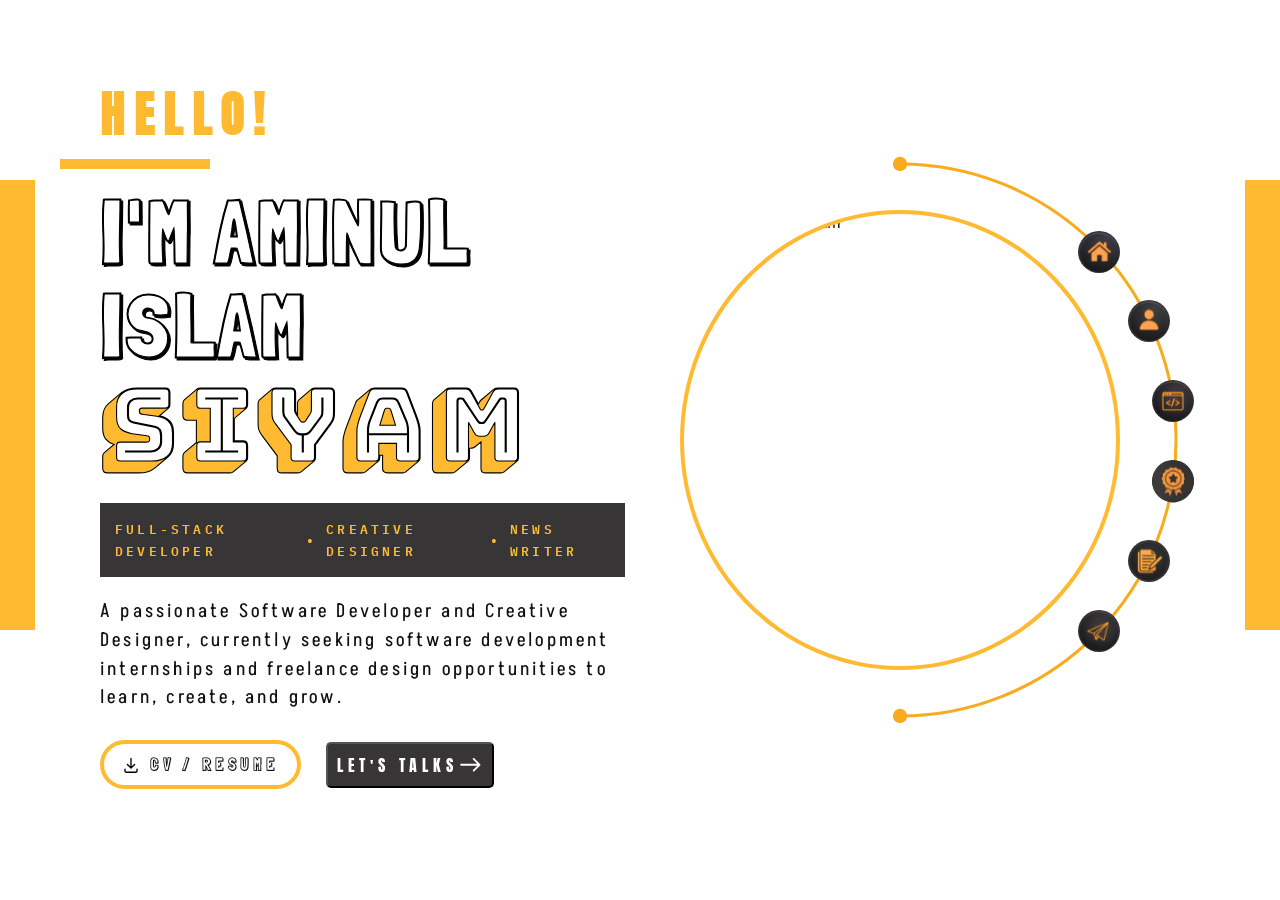
==== commit 1a3511b5: "All Change" ====
--- a/index.html
+++ b/index.html
@@ -86,20 +86,6 @@
               </svg>
             
             </a>
-            <a href="experience.html" class="nav-item pos-3" title="Experience">
-              <svg width="64" height="62" viewBox="0 0 64 62" fill="none" xmlns="http://www.w3.org/2000/svg"
-                xmlns:xlink="http://www.w3.org/1999/xlink">
-                <ellipse cx="31.7073" cy="30.9066" rx="31.7073" ry="30.9066" fill="url(#pattern0_28_13)" />
-                <defs>
-                  <pattern id="pattern0_28_13" patternContentUnits="objectBoundingBox" width="1" height="1">
-                    <use xlink:href="#image0_28_13" transform="matrix(0.01 0 0 0.0102591 0 -0.012954)" />
-                  </pattern>
-                  <image id="image0_28_13" width="100" height="100" preserveAspectRatio="none"
-                    xlink:href="[data-uri]" />
-                </defs>
-              </svg>
-            
-            </a>
             <a href="project.html" class="nav-item pos-4" title="Projects">
               <svg width="64" height="62" viewBox="0 0 64 62" fill="none" xmlns="http://www.w3.org/2000/svg"
                 xmlns:xlink="http://www.w3.org/1999/xlink">
--- a/style.css
+++ b/style.css
@@ -70,9 +70,9 @@
   content: " ";
   position: fixed;
   right: 2%;
-  top: 19%;
+  top: 22.8%;
   width: 4px;
-  height: 525px;
+  height: 450px;
   background-color: var(--text-primary);
   display: flex;
   align-items: center;
@@ -85,7 +85,7 @@
   content: " ";
   position: fixed;
   right: 1.65%;
-  top: 18%;
+  top: 22%;
   width: 14px;
   height: 14px;
   border-radius: 50%;
@@ -101,7 +101,7 @@
   content: " ";
   position: fixed;
   right: 1.65%;
-  top: 80%;
+  top: 76%;
   width: 14px;
   height: 14px;
   border-radius: 50%;
@@ -431,41 +431,35 @@
 }
 
 .pos-2 {
-  top: 65px;
-  right: 18px;
-}
-
-.pos-3 {
-  top: 132px;
-  right: -9px;
+  top: 80px;
+  right: 10px;
 }
 
 .pos-4 {
-  top: 205px;
-  right: -18px;
+  top: 160px;
+  right: -14px;
 }
 
 .pos-5 {
-  top: 278px;
-  right: -6px;
+  top: 240px;
+  right: -14px;
 }
 
 .pos-6 {
-  top: 345px;
-  right: 24px;
+  top: 320px;
+  right: 10px;
 }
 
 .pos-7 {
-  top: 398px;
-  right: 67px;
+  top: 390px;
+  right: 60px;
 }
 
 /* ABOUT & STATS */
 .about-grid {
   display: grid;
-  grid-template-columns: 500px 1fr;
+  grid-template-columns: 460px 1fr;
   gap: 70px;
-
   max-width: 1000px;
   margin: 0 auto;
 }
@@ -549,8 +543,8 @@
 }
 
 .stat-card {
-  width: 215px;
-  height: 250px;
+  width: 210px;
+  height: 240px;
   border: 5px solid var(--dark-accent);
   border-radius: 18px;
   padding: 25px;
@@ -768,6 +762,7 @@
   display: flex;
   flex-direction: column;
   gap: 20px;
+  max-width: 950px;
 }
 
 .timeline-row {
@@ -810,31 +805,71 @@
 .projects-grid,
 .articles-grid {
   display: grid;
-  grid-template-columns: repeat(auto-fit, minmax(260px, 1fr));
-  gap: 20px;
-}
-
-.project-card,
+  grid-template-columns: repeat(2, 420px);
+  column-gap: 60px;
+  row-gap: 50px;
+}
+
+.project-card {
+  border: 2.5px solid var(--card-border);
+  border-radius: 10px;
+  padding: 22px;
+  background: var(--white);
+  box-sizing: border-box;
+  transition: transform 0.3s ease, box-shadow 0.3s ease;
+}
+
 .article-card {
-  border: 2px solid var(--card-border);
-  padding: 20px;
-  background: rgba(255, 255, 255, 0.5);
-  transition: transform 0.3s ease;
-}
-
-.project-card:hover,
+  position: relative;
+  overflow: hidden;
+  height: 580px;
+  width: 420px;
+  border: 2.5px solid var(--card-border);
+  border-radius: 10px;
+  padding: 22px;
+  background: var(--white);
+  transition: transform 0.4s ease, box-shadow 0.4s ease;
+}
+
+
+.project-card:hover {
+  transform: translateY(-6px);
+  box-shadow: 0 10px 22px rgba(0, 0, 0, 0.12);
+}
+
 .article-card:hover {
-  transform: translateY(-5px);
+  transform: scale(1.035);
+  box-shadow: 0 14px 28px rgba(0, 0, 0, 0.16);
+  z-index: 2;
+  /* lifts hovered card above its grid neighbors */
+}
+
+.article-card h4 {
+  font-family: "Anta", sans-serif;
+  font-size: 1.05rem;
+  font-weight: 700;
+  margin-bottom: 8px;
+  color: var(--text-primary);
+}
+
+.article-card p {
+  font-family: "Inter", sans-serif;
+  font-size: 0.85rem;
+  line-height: 1.5;
+  color: var(--text-muted);
 }
 
 .project-banner,
 .article-thumb {
-  height: 140px;
-  background-color: #2b2b2b;
+  width: 100%;
+  height: 260px;
+  background-color: #d9d9d9;
+  border: 2px solid var(--card-border);
+  border-radius: 10px;
   display: flex;
   align-items: center;
   justify-content: center;
-  margin-bottom: 12px;
+  margin-bottom: 18px;
   overflow: hidden;
 }
 
@@ -845,13 +880,105 @@
   object-fit: cover;
 }
 
+.project-title {
+  font-family: "Inter", sans-serif;
+  font-size: 1.4rem;
+  font-weight: 700;
+  color: var(--text-primary);
+  margin-bottom: 10px;
+}
+
+.project-desc {
+  font-family: "Inter", sans-serif;
+  font-size: 0.85rem;
+  line-height: 1.5;
+  color: var(--text-muted);
+  margin-bottom: 18px;
+  min-height: 80px;
+}
+
+.project-tech {
+  margin-bottom: 18px;
+}
+
+.project-tech::before {
+  content: "Technologies:";
+  display: block;
+  font-family: "Inter", sans-serif;
+  font-size: 0.9rem;
+  font-weight: 700;
+  color: var(--text-primary);
+  margin-bottom: 10px;
+}
+
+.tech-tag {
+  display: inline-block;
+  border: 1.5px solid var(--card-border);
+  border-radius: 5px;
+  padding: 5px 12px;
+  margin-right: 8px;
+  margin-bottom: 8px;
+  font-family: "IBM Plex Mono", monospace;
+  font-size: 0.75rem;
+  font-weight: 600;
+  letter-spacing: 0.5px;
+  text-transform: uppercase;
+}
+
+.project-links {
+  display: flex;
+  gap: 14px;
+  margin-top: 4px;
+}
+
+.proj-btn {
+  flex: 1;
+  text-align: center;
+  border: 2px solid var(--card-border);
+  border-radius: 8px;
+  padding: 11px 0;
+  font-family: "Inter", sans-serif;
+  font-size: 0.9rem;
+  font-weight: 700;
+  color: var(--text-primary);
+  text-decoration: none;
+  background: var(--white);
+  transition: background-color 0.3s ease, color 0.3s ease;
+}
+
+.proj-btn:hover {
+  background-color: var(--dark-accent);
+  color: var(--white);
+}
+
 .read-link {
-  display: inline-block;
-  margin-top: 12px;
-  font-size: 0.75rem;
-  font-weight: 700;
-  color: #000;
-  text-decoration: underline;
+  position: absolute;
+  inset: 0;
+  display: flex;
+  align-items: center;
+  justify-content: center;
+  gap: 10px;
+  background-color: #636262;
+  color: var(--white);
+  font-family: "Anta", sans-serif;
+  font-size: 0.9rem;
+  letter-spacing: 3px;
+  text-decoration: none;
+  transform: translateY(100%);
+  transition: transform 0.5s cubic-bezier(0.65, 0, 0.35, 1);
+  z-index: 3;
+}
+
+.read-link svg {
+  transition: transform 0.4s ease;
+}
+
+.read-link:hover svg {
+  transform: translateX(4px);
+}
+
+.article-card:hover .read-link {
+  transform: translateY(0);
 }
 
 .articles-subtext {
@@ -862,22 +989,127 @@
 }
 
 /* ACHIEVEMENTS */
-.achievements-list {
-  display: flex;
-  flex-direction: column;
-  gap: 18px;
-}
-
-.achievement-item {
-  display: flex;
-  align-items: center;
-  gap: 18px;
-}
-
-.ach-icon {
-  width: 32px;
-  height: 32px;
+
+.timeline-wrapper {
+  position: relative;
+  max-width: 900px;
+  margin: 0 auto;
+  padding: 40px 0;
+}
+
+.timeline-wrapper::before {
+  content: "";
+  position: absolute;
+  left: 50%;
+  top: 0;
+  bottom: 0;
+  width: 4px;
+  background-color: var(--dark-accent);
+  transform: translateX(-50%);
+  z-index: 0;
+}
+
+.timeline-item {
+  position: relative;
+  display: flex;
+  width: 50%;
+  margin-bottom: 55px;
+}
+
+.timeline-item:nth-child(odd) {
+  left: 0;
+  justify-content: flex-end;
+  padding-right: 55px;
+}
+
+.timeline-item:nth-child(even) {
+  left: 50%;
+  justify-content: flex-start;
+  padding-left: 55px;
+}
+
+.timeline-card {
+  width: 340px;
+  background-color: #f4f5f8;
+  border: 2.5px solid var(--dark-accent);
+  border-radius: 14px;
+  padding: 20px 24px;
+  box-shadow: 0 8px 18px rgba(0, 0, 0, 0.08);
+  transition: transform 0.3s ease, box-shadow 0.3s ease, border-color 0.3s ease;
+}
+
+.timeline-card:hover {
+  transform: translateY(-6px);
+  border-color: var(--primary-orange);
+  box-shadow: 0 16px 26px rgba(0, 0, 0, 0.14);
+}
+
+.timeline-year {
+  display: inline-block;
+  font-family: "IBM Plex Mono", monospace;
+  font-size: 0.7rem;
+  font-weight: 700;
+  letter-spacing: 2px;
+  color: var(--primary-orange);
+  border: 1.5px solid var(--primary-orange);
+  border-radius: 20px;
+  padding: 3px 12px;
+  margin-bottom: 10px;
+}
+
+.timeline-title {
+  font-family: "Inter", sans-serif;
+  font-size: 1.05rem;
+  font-weight: 700;
+  color: var(--text-primary);
+  margin-bottom: 6px;
+}
+
+.timeline-sub {
+  font-family: "Anta", sans-serif;
+  font-size: 0.7rem;
+  letter-spacing: 2px;
+  text-transform: uppercase;
+  color: var(--dark-accent);
+  opacity: 0.7;
+  margin-bottom: 10px;
+}
+
+.timeline-desc {
+  font-family: "Inter", sans-serif;
+  font-size: 0.85rem;
+  line-height: 1.5;
+  color: var(--text-muted);
+}
+
+.timeline-node {
+  position: absolute;
+  top: 0;
+  width: 54px;
+  height: 54px;
+  background-color: #2b2a2d; /* Dark dark-gray background */
+  border: 2px solid #1a1a1a;   /* Subtle dark ring */
+  border-radius: 50%;
+  display: flex;
+  align-items: center;
+  justify-content: center;
+  z-index: 1;
+  box-shadow: 0 4px 10px rgba(0, 0, 0, 0.3); /* Gives depth like the 2nd screenshot */
+}
+
+.timeline-item:nth-child(odd) .timeline-node {
+  right: -27px;
+}
+
+.timeline-item:nth-child(even) .timeline-node {
+  left: -27px;
+}
+
+.timeline-node img {
+  width: 28px;
+  height: 28px;
   object-fit: contain;
+  /* Removed 'filter: brightness(0) invert(1);' so the original orange trophy shows */
 }
 
 /* CONTACT */
@@ -887,14 +1119,32 @@
   gap: 35px;
 }
 
+.contact-info h3 {
+  font-family: "Anta", sans-serif;
+  font-size: 50px;
+  font-weight: 400;
+  margin-bottom: 40px;
+}
+
+.contact-info p {
+  font-family: "Akshar", sans-serif;
+  font-size: 20px;
+  font-weight: 400;
+  max-width: 400px;
+  opacity: 0.7;
+  margin-bottom: 35px;
+}
+
 .contact-details-list {
+  font-family: "Akshar", sans-serif;
   list-style: none;
   margin-top: 15px;
 }
 
 .contact-details-list li {
   margin-bottom: 10px;
-  font-size: 0.9rem;
+  font-size: 1.2rem;
+  opacity: 0.7;
 }
 
 .contact-form {
@@ -908,13 +1158,33 @@
   padding: 12px;
   border: 1px solid #aaa;
   background: #fff;
-  font-family: inherit;
-}
+  font-family: "Akshar", sans-serif;
+  font-size: 20px;
+  border-radius: 20px;
+}
+
+.btn-connect-img {
+  max-width: 150px;
+  height: 60px;
+  border-radius: 12px;
+  overflow: hidden;
+  transition: transform 0.4s ease;
+}
+
+.btn-connect-img:hover {
+  transform: scale(1.05);
+}
+
+.btn-full-img {
+  width: 150px;
+  height: 60px;
+}
+
 
 .site-footer {
   text-align: center;
   padding: 40px 0 10px;
-  font-size: 0.8rem;
+  font-size: 0.95rem;
   color: var(--text-muted);
 }
 
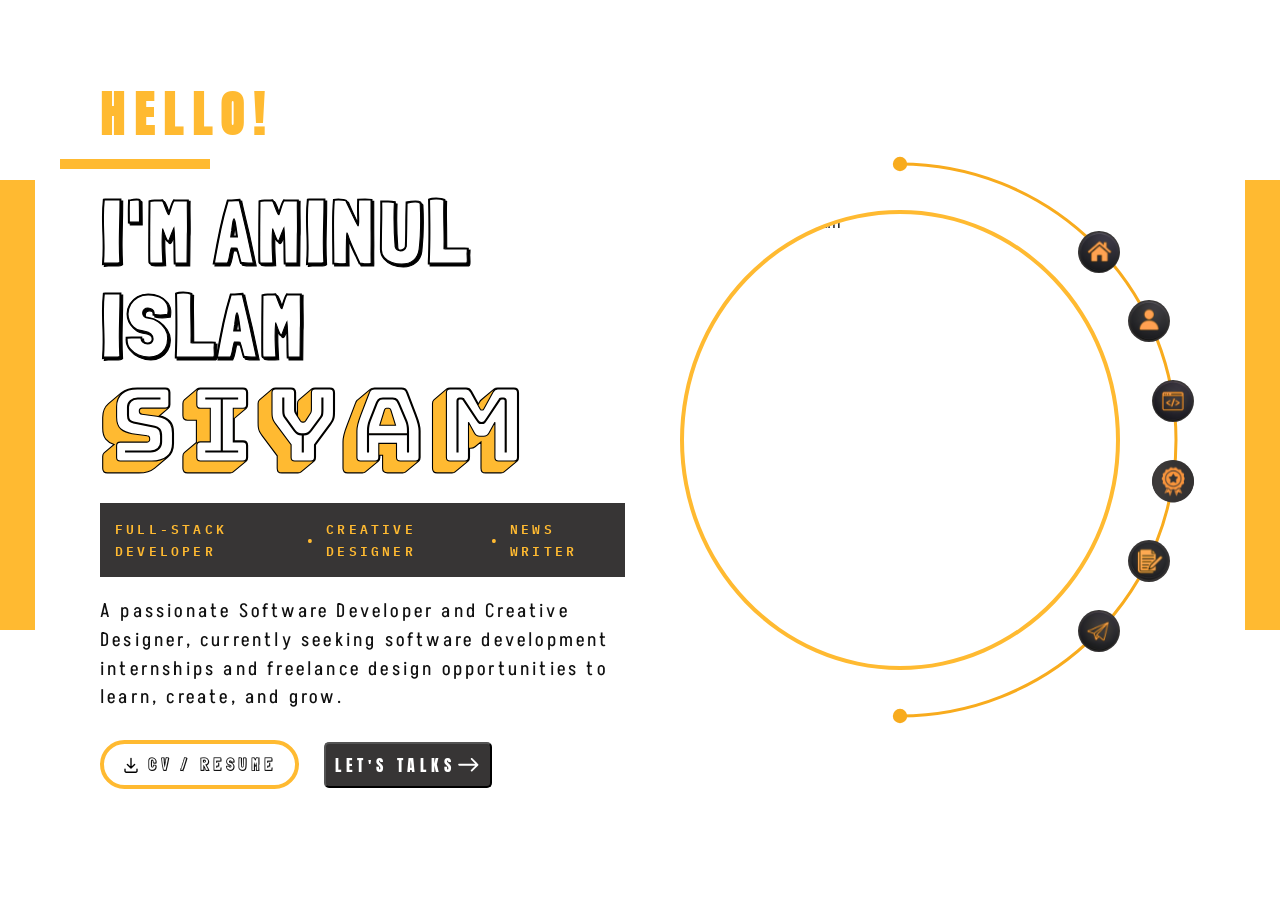
==== commit 9f0abe75: "cv add" ====
--- a/index.html
+++ b/index.html
@@ -33,14 +33,16 @@
         <p class="description">A passionate Software Developer and Creative Designer, currently seeking software
           development internships and freelance design opportunities to learn, create, and grow.</p>
         <div class="cta-buttons">
-          <button class="cta-cv-btn"><svg width="20" height="20" viewBox="0 0 20 20" fill="none"
+          <button class="cta-cv-btn">
+            <a href="images/cvpdf.pdf" target="_blank" rel="noopener noreferrer" style="text-decoration: none; color: inherit; display: flex; align-items: center; gap: 8px;">
+            <svg width="20" height="20" viewBox="0 0 20 20" fill="none"
               xmlns="http://www.w3.org/2000/svg">
               <path d="M10 2.66669V12.6667M6 9.33335L10 13.3334L14 9.33335" stroke="black" stroke-width="1.5"
                 stroke-linecap="round" stroke-linejoin="round" />
               <path
                 d="M3.33333 14.6667V16.6667C3.33333 17.0203 3.47381 17.3594 3.72386 17.6095C3.97391 17.8595 4.31304 18 4.66667 18H15.3333C15.687 18 16.0261 17.8595 16.2761 17.6095C16.5262 17.3594 16.6667 17.0203 16.6667 16.6667V14.6667"
                 stroke="black" stroke-width="1.5" stroke-linecap="round" stroke-linejoin="round" />
-            </svg>CV / RESUME</button>
+            </svg>CV / RESUME</a></button>
           <button class="cta-talk-btn"><a href="contact.html" class="btn-talk-img">LET'S TALKS<svg width="28" height="19"
                 viewBox="0 0 28 19" fill="none" xmlns="http://www.w3.org/2000/svg">
                 <path
